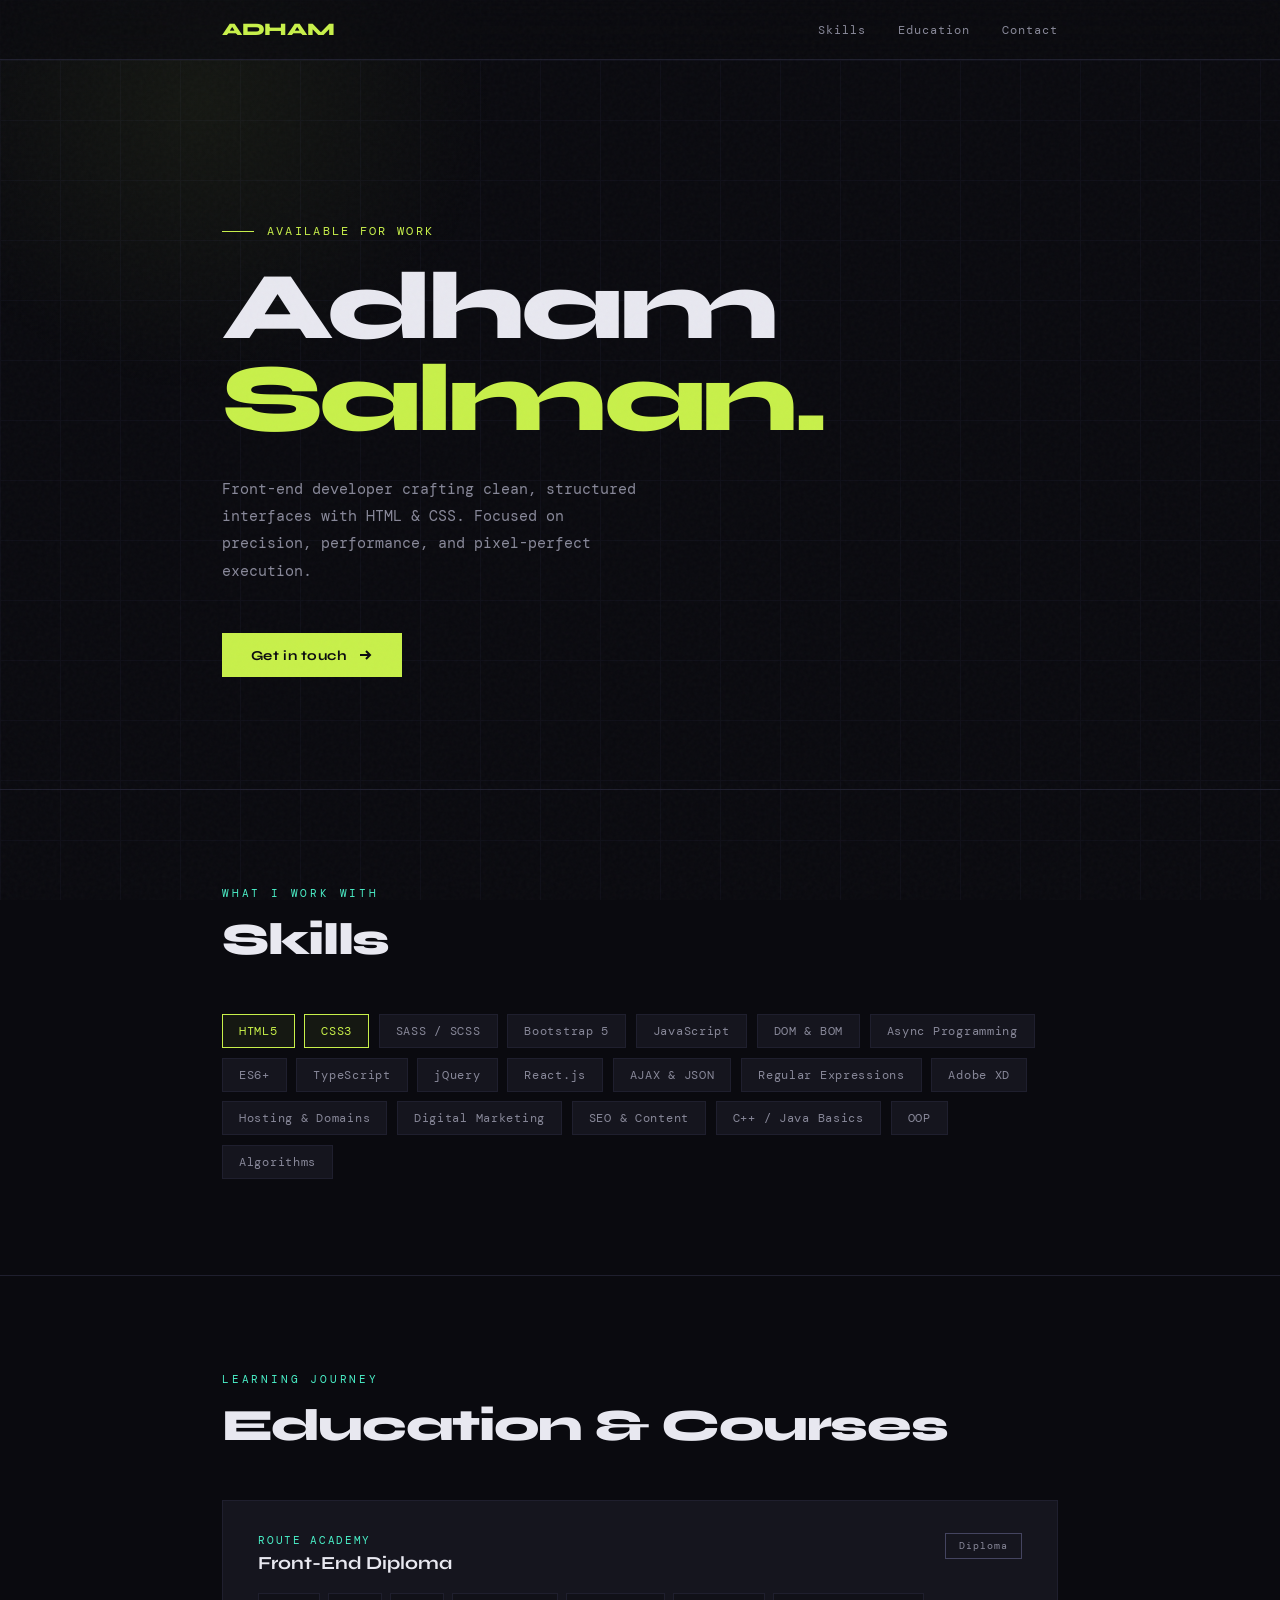
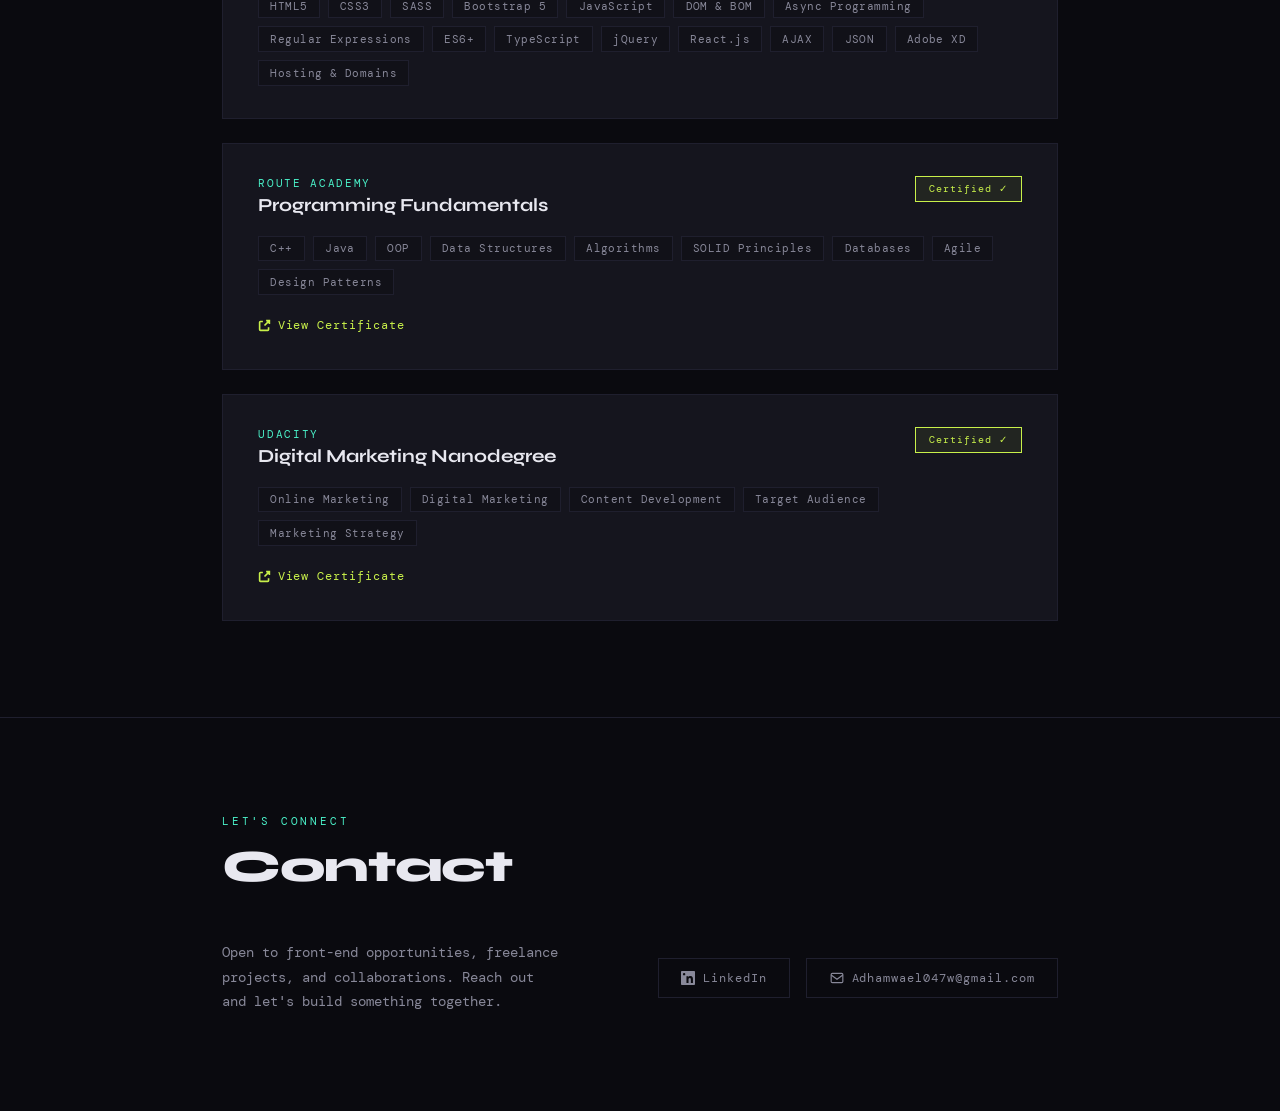
==== depi potfolio/index.html @ e4905a79 "depi portfolio initial commit" ====
<!DOCTYPE html>
<html lang="en">

<head>
  <meta charset="UTF-8" />
  <meta name="viewport" content="width=device-width, initial-scale=1.0" />
  <title>Adham Salman — Front-End Developer</title>
  <link rel="preconnect" href="https://fonts.googleapis.com">
  <link rel="preconnect" href="https://fonts.gstatic.com" crossorigin>
  <link
    href="https://fonts.googleapis.com/css2?family=Syne:wght@400;600;700;800&family=DM+Mono:ital,wght@0,300;0,400;1,300&display=swap"
    rel="stylesheet">
  <style>
    *,
    *::before,
    *::after {
      box-sizing: border-box;
      margin: 0;
      padding: 0;
    }

    :root {
      --bg: #0a0a0f;
      --surface: #111118;
      --card: #15151e;
      --border: #1f1f2e;
      --accent: #c8f04a;
      --accent2: #4af0c8;
      --muted: #444460;
      --text: #e8e8f0;
      --subtext: #888899;
      --font-head: 'Syne', sans-serif;
      --font-mono: 'DM Mono', monospace;
    }

    html {
      scroll-behavior: smooth;
    }

    body {
      background: var(--bg);
      color: var(--text);
      font-family: var(--font-mono);
      min-height: 100vh;
      overflow-x: hidden;
    }

    /* ── NOISE OVERLAY ── */
    body::before {
      content: '';
      position: fixed;
      inset: 0;
      background-image: url("data:image/svg+xml,%3Csvg viewBox='0 0 256 256' xmlns='http://www.w3.org/2000/svg'%3E%3Cfilter id='noise'%3E%3CfeTurbulence type='fractalNoise' baseFrequency='0.9' numOctaves='4' stitchTiles='stitch'/%3E%3C/filter%3E%3Crect width='100%25' height='100%25' filter='url(%23noise)' opacity='1'/%3E%3C/svg%3E");
      opacity: 0.03;
      pointer-events: none;
      z-index: 999;
    }

    /* ── GRID LINES ── */
    body::after {
      content: '';
      position: fixed;
      inset: 0;
      background-image:
        linear-gradient(var(--border) 1px, transparent 1px),
        linear-gradient(90deg, var(--border) 1px, transparent 1px);
      background-size: 60px 60px;
      opacity: 0.3;
      pointer-events: none;
      z-index: 0;
    }

    /* ── GLOW BLOB ── */
    .glow {
      position: fixed;
      width: 600px;
      height: 600px;
      border-radius: 50%;
      background: radial-gradient(circle, rgba(200, 240, 74, 0.06) 0%, transparent 70%);
      top: -200px;
      left: -100px;
      pointer-events: none;
      z-index: 1;
      animation: blobmove 12s ease-in-out infinite alternate;
    }

    @keyframes blobmove {
      to {
        transform: translate(200px, 300px);
      }
    }

    /* ── LAYOUT ── */
    .container {
      max-width: 900px;
      margin: 0 auto;
      padding: 0 2rem;
      position: relative;
      z-index: 2;
    }

    /* ── NAV ── */
    nav {
      position: fixed;
      top: 0;
      left: 0;
      right: 0;
      z-index: 100;
      backdrop-filter: blur(16px);
      background: rgba(10, 10, 15, 0.7);
      border-bottom: 1px solid var(--border);
    }

    nav .container {
      display: flex;
      align-items: center;
      justify-content: space-between;
      padding-top: 1.2rem;
      padding-bottom: 1.2rem;
    }

    .nav-logo {
      font-family: var(--font-head);
      font-weight: 800;
      font-size: 1.1rem;
      color: var(--accent);
      letter-spacing: -0.02em;
    }

    .nav-links {
      display: flex;
      gap: 2rem;
    }

    .nav-links a {
      font-family: var(--font-mono);
      font-size: 0.78rem;
      color: var(--subtext);
      text-decoration: none;
      letter-spacing: 0.08em;
      transition: color 0.2s;
    }

    .nav-links a:hover {
      color: var(--accent);
    }

    /* ── HERO ── */
    .hero {
      padding: 14rem 0 7rem;
      position: relative;
    }

    .hero-label {
      font-size: 0.72rem;
      letter-spacing: 0.2em;
      color: var(--accent);
      text-transform: uppercase;
      margin-bottom: 1.4rem;
      display: flex;
      align-items: center;
      gap: 0.8rem;
    }

    .hero-label::before {
      content: '';
      display: inline-block;
      width: 32px;
      height: 1px;
      background: var(--accent);
    }

    h1 {
      font-family: var(--font-head);
      font-size: clamp(3rem, 8vw, 6rem);
      font-weight: 800;
      line-height: 0.95;
      letter-spacing: -0.04em;
      margin-bottom: 2rem;
    }

    h1 span {
      color: var(--accent);
    }

    .hero-desc {
      font-size: 0.95rem;
      color: var(--subtext);
      max-width: 440px;
      line-height: 1.8;
      margin-bottom: 3rem;
    }

    .hero-cta {
      display: inline-flex;
      align-items: center;
      gap: 0.6rem;
      background: var(--accent);
      color: #0a0a0f;
      font-family: var(--font-head);
      font-weight: 700;
      font-size: 0.85rem;
      padding: 0.85rem 1.8rem;
      text-decoration: none;
      letter-spacing: 0.04em;
      transition: transform 0.2s, box-shadow 0.2s;
    }

    .hero-cta:hover {
      transform: translate(-3px, -3px);
      box-shadow: 6px 6px 0 var(--muted);
    }

    .hero-cta svg {
      width: 16px;
      height: 16px;
    }

    /* ── SECTION HEADER ── */
    .section {
      padding: 6rem 0;
    }

    .section-tag {
      font-size: 0.7rem;
      letter-spacing: 0.25em;
      color: var(--accent2);
      text-transform: uppercase;
      margin-bottom: 0.8rem;
    }

    .section-title {
      font-family: var(--font-head);
      font-size: clamp(1.8rem, 4vw, 2.8rem);
      font-weight: 800;
      letter-spacing: -0.03em;
      margin-bottom: 3rem;
    }

    /* ── SKILLS ── */
    .skills-grid {
      display: flex;
      flex-wrap: wrap;
      gap: 0.6rem;
    }

    .skill-chip {
      font-size: 0.75rem;
      letter-spacing: 0.06em;
      padding: 0.5rem 1rem;
      border: 1px solid var(--border);
      color: var(--subtext);
      background: var(--card);
      transition: border-color 0.2s, color 0.2s, transform 0.2s;
      cursor: default;
    }

    .skill-chip:hover {
      border-color: var(--accent);
      color: var(--accent);
      transform: translateY(-2px);
    }

    .skill-chip.primary {
      border-color: var(--accent);
      color: var(--accent);
      background: rgba(200, 240, 74, 0.06);
    }

    /* ── EDUCATION CARDS ── */
    .edu-list {
      display: flex;
      flex-direction: column;
      gap: 1.5rem;
    }

    .edu-card {
      background: var(--card);
      border: 1px solid var(--border);
      padding: 2rem 2.2rem;
      position: relative;
      overflow: hidden;
      transition: border-color 0.3s, transform 0.3s;
    }

    .edu-card::before {
      content: '';
      position: absolute;
      left: 0;
      top: 0;
      bottom: 0;
      width: 3px;
      background: var(--accent);
      transform: scaleY(0);
      transform-origin: bottom;
      transition: transform 0.3s;
    }

    .edu-card:hover {
      border-color: var(--accent);
      transform: translateX(4px);
    }

    .edu-card:hover::before {
      transform: scaleY(1);
    }

    .edu-card-header {
      display: flex;
      justify-content: space-between;
      align-items: flex-start;
      gap: 1rem;
      margin-bottom: 1.2rem;
      flex-wrap: wrap;
    }

    .edu-institution {
      font-size: 0.7rem;
      letter-spacing: 0.15em;
      color: var(--accent2);
      text-transform: uppercase;
      margin-bottom: 0.3rem;
    }

    .edu-title {
      font-family: var(--font-head);
      font-size: 1.15rem;
      font-weight: 700;
      color: var(--text);
    }

    .edu-badge {
      font-size: 0.65rem;
      letter-spacing: 0.1em;
      padding: 0.35rem 0.8rem;
      border: 1px solid var(--muted);
      color: var(--subtext);
      white-space: nowrap;
      flex-shrink: 0;
    }

    .edu-badge.certified {
      border-color: var(--accent);
      color: var(--accent);
      background: rgba(200, 240, 74, 0.07);
    }

    .edu-topics {
      display: flex;
      flex-wrap: wrap;
      gap: 0.5rem;
    }

    .edu-topic {
      font-size: 0.7rem;
      padding: 0.3rem 0.7rem;
      background: var(--surface);
      border: 1px solid var(--border);
      color: var(--subtext);
      letter-spacing: 0.04em;
    }

    .cert-link {
      display: inline-flex;
      align-items: center;
      gap: 0.4rem;
      margin-top: 1.4rem;
      font-size: 0.75rem;
      color: var(--accent);
      text-decoration: none;
      letter-spacing: 0.08em;
      border-bottom: 1px solid transparent;
      transition: border-color 0.2s;
    }

    .cert-link:hover {
      border-color: var(--accent);
    }

    .cert-link svg {
      width: 13px;
      height: 13px;
    }

    /* ── DIVIDER ── */
    .divider {
      border: none;
      border-top: 1px solid var(--border);
      margin: 0;
    }

    /* ── CONTACT ── */
    .contact-inner {
      display: flex;
      align-items: center;
      justify-content: space-between;
      gap: 2rem;
      flex-wrap: wrap;
    }

    .contact-text {
      font-size: 0.85rem;
      color: var(--subtext);
      max-width: 340px;
      line-height: 1.8;
    }

    .contact-links {
      display: flex;
      gap: 1rem;
      flex-wrap: wrap;
    }

    .contact-link {
      display: inline-flex;
      align-items: center;
      gap: 0.5rem;
      font-size: 0.75rem;
      letter-spacing: 0.08em;
      padding: 0.7rem 1.4rem;
      text-decoration: none;
      border: 1px solid var(--border);
      color: var(--subtext);
      transition: border-color 0.2s, color 0.2s, transform 0.2s;
    }

    .contact-link:hover {
      border-color: var(--accent);
      color: var(--accent);
      transform: translateY(-2px);
    }

    .contact-link svg {
      width: 14px;
      height: 14px;
    }

    /* ── FOOTER ── */
    footer {
      border-top: 1px solid var(--border);
      padding: 2rem 0;
      position: relative;
      z-index: 2;
    }

    footer .container {
      display: flex;
      justify-content: space-between;
      align-items: center;
      flex-wrap: wrap;
      gap: 1rem;
    }

    .footer-copy {
      font-size: 0.7rem;
      color: var(--muted);
      letter-spacing: 0.06em;
    }

    .footer-tag {
      font-size: 0.7rem;
      color: var(--muted);
      letter-spacing: 0.06em;
    }

    .footer-tag span {
      color: var(--accent);
    }

    /* ── ANIMATIONS ── */
    .fade-up {
      opacity: 0;
      transform: translateY(28px);
      animation: fadeup 0.7s forwards;
    }

    @keyframes fadeup {
      to {
        opacity: 1;
        transform: translateY(0);
      }
    }

    .delay-1 {
      animation-delay: 0.1s;
    }

    .delay-2 {
      animation-delay: 0.2s;
    }

    .delay-3 {
      animation-delay: 0.35s;
    }

    .delay-4 {
      animation-delay: 0.5s;
    }

    /* ── RESPONSIVE ── */
    @media (max-width: 600px) {
      .nav-links {
        gap: 1.2rem;
      }

      .hero {
        padding: 11rem 0 5rem;
      }

      .edu-card {
        padding: 1.5rem 1.4rem;
      }

      .contact-inner {
        flex-direction: column;
        align-items: flex-start;
      }
    }
  </style>
</head>

<body>

  <div class="glow"></div>

  <!-- NAV -->
  <nav>
    <div class="container">
      <div class="nav-logo">ADHAM</div>
      <div class="nav-links">
        <a href="#skills">Skills</a>
        <a href="#education">Education</a>
        <a href="#contact">Contact</a>
      </div>
    </div>
  </nav>

  <!-- HERO -->
  <section class="hero">
    <div class="container">
      <div class="hero-label fade-up">Available for work</div>
      <h1 class="fade-up delay-1">Adham<br><span>Salman.</span></h1>
      <p class="hero-desc fade-up delay-2">
        Front-end developer crafting clean, structured interfaces with HTML &amp; CSS.
        Focused on precision, performance, and pixel-perfect execution.
      </p>
      <a href="#contact" class="hero-cta fade-up delay-3">
        Get in touch
        <svg viewBox="0 0 16 16" fill="none" stroke="currentColor" stroke-width="2">
          <path d="M3 8h10M9 4l4 4-4 4" />
        </svg>
      </a>
    </div>
  </section>

  <hr class="divider">

  <!-- SKILLS -->
  <section class="section" id="skills">
    <div class="container">
      <p class="section-tag">What I work with</p>
      <h2 class="section-title">Skills</h2>
      <div class="skills-grid">
        <span class="skill-chip primary">HTML5</span>
        <span class="skill-chip primary">CSS3</span>
        <span class="skill-chip">SASS / SCSS</span>
        <span class="skill-chip">Bootstrap 5</span>
        <span class="skill-chip">JavaScript</span>
        <span class="skill-chip">DOM &amp; BOM</span>
        <span class="skill-chip">Async Programming</span>
        <span class="skill-chip">ES6+</span>
        <span class="skill-chip">TypeScript</span>
        <span class="skill-chip">jQuery</span>
        <span class="skill-chip">React.js</span>
        <span class="skill-chip">AJAX &amp; JSON</span>
        <span class="skill-chip">Regular Expressions</span>
        <span class="skill-chip">Adobe XD</span>
        <span class="skill-chip">Hosting &amp; Domains</span>
        <span class="skill-chip">Digital Marketing</span>
        <span class="skill-chip">SEO &amp; Content</span>
        <span class="skill-chip">C++ / Java Basics</span>
        <span class="skill-chip">OOP</span>
        <span class="skill-chip">Algorithms</span>
      </div>
    </div>
  </section>

  <hr class="divider">

  <!-- EDUCATION -->
  <section class="section" id="education">
    <div class="container">
      <p class="section-tag">Learning journey</p>
      <h2 class="section-title">Education &amp; Courses</h2>

      <div class="edu-list">

        <!-- Card 1 -->
        <div class="edu-card">
          <div class="edu-card-header">
            <div>
              <p class="edu-institution">Route Academy</p>
              <p class="edu-title">Front-End Diploma</p>
            </div>
            <span class="edu-badge">Diploma</span>
          </div>
          <div class="edu-topics">
            <span class="edu-topic">HTML5</span>
            <span class="edu-topic">CSS3</span>
            <span class="edu-topic">SASS</span>
            <span class="edu-topic">Bootstrap 5</span>
            <span class="edu-topic">JavaScript</span>
            <span class="edu-topic">DOM &amp; BOM</span>
            <span class="edu-topic">Async Programming</span>
            <span class="edu-topic">Regular Expressions</span>
            <span class="edu-topic">ES6+</span>
            <span class="edu-topic">TypeScript</span>
            <span class="edu-topic">jQuery</span>
            <span class="edu-topic">React.js</span>
            <span class="edu-topic">AJAX</span>
            <span class="edu-topic">JSON</span>
            <span class="edu-topic">Adobe XD</span>
            <span class="edu-topic">Hosting &amp; Domains</span>
          </div>
        </div>

        <!-- Card 2 -->
        <div class="edu-card">
          <div class="edu-card-header">
            <div>
              <p class="edu-institution">Route Academy</p>
              <p class="edu-title">Programming Fundamentals</p>
            </div>
            <span class="edu-badge certified">Certified ✓</span>
          </div>
          <div class="edu-topics">
            <span class="edu-topic">C++</span>
            <span class="edu-topic">Java</span>
            <span class="edu-topic">OOP</span>
            <span class="edu-topic">Data Structures</span>
            <span class="edu-topic">Algorithms</span>
            <span class="edu-topic">SOLID Principles</span>
            <span class="edu-topic">Databases</span>
            <span class="edu-topic">Agile</span>
            <span class="edu-topic">Design Patterns</span>
          </div>
           <a class="cert-link" href="https://www.linkedin.com/in/adhamsalman" target="_blank" rel="noopener">
            <svg viewBox="0 0 16 16" fill="none" stroke="currentColor" stroke-width="2">
              <path d="M6 3H3a1 1 0 00-1 1v9a1 1 0 001 1h9a1 1 0 001-1v-3M10 2h4v4M14 2L8 8" />
            </svg>
            View Certificate
          </a>
        </div>

        <!-- Card 3 -->
        <div class="edu-card">
          <div class="edu-card-header">
            <div>
              <p class="edu-institution">Udacity</p>
              <p class="edu-title">Digital Marketing Nanodegree</p>
            </div>
            <span class="edu-badge certified">Certified ✓</span>
          </div>
          <div class="edu-topics">
            <span class="edu-topic">Online Marketing</span>
            <span class="edu-topic">Digital Marketing</span>
            <span class="edu-topic">Content Development</span>
            <span class="edu-topic">Target Audience</span>
            <span class="edu-topic">Marketing Strategy</span>
          </div>
          <a class="cert-link" href="https://confirm.udacity.com/CMLGH5AG" target="_blank" rel="noopener">
            <svg viewBox="0 0 16 16" fill="none" stroke="currentColor" stroke-width="2">
              <path d="M6 3H3a1 1 0 00-1 1v9a1 1 0 001 1h9a1 1 0 001-1v-3M10 2h4v4M14 2L8 8" />
            </svg>
            View Certificate
          </a>
        </div>

      </div>
    </div>
  </section>

  <hr class="divider">

  <!-- CONTACT -->
  <section class="section" id="contact">
    <div class="container">
      <p class="section-tag">Let's connect</p>
      <h2 class="section-title">Contact</h2>
      <div class="contact-inner">
        <p class="contact-text">
          Open to front-end opportunities, freelance projects, and collaborations.
          Reach out and let's build something together.
        </p>
        <div class="contact-links">
          <a class="contact-link" href="https://www.linkedin.com/in/adhamsalman/" target="_blank" rel="noopener">
            <svg viewBox="0 0 24 24" fill="currentColor">
              <path
                d="M20.45 20.45h-3.56v-5.57c0-1.33-.03-3.04-1.85-3.04-1.85 0-2.13 1.45-2.13 2.94v5.67H9.35V9h3.41v1.56h.05c.48-.91 1.64-1.87 3.37-1.87 3.6 0 4.27 2.37 4.27 5.45v6.31zM5.34 7.43a2.07 2.07 0 110-4.14 2.07 2.07 0 010 4.14zM3.55 20.45h3.57V9H3.55v11.45zM22.23 0H1.77C.79 0 0 .77 0 1.72v20.56C0 23.23.79 24 1.77 24h20.46C23.21 24 24 23.23 24 22.28V1.72C24 .77 23.21 0 22.23 0z" />
            </svg>
            LinkedIn
          </a>
          <a class="contact-link" href="mailto:Adhamwael047w@gmail.com">
            <svg viewBox="0 0 24 24" fill="none" stroke="currentColor" stroke-width="2">
              <rect x="2" y="4" width="20" height="16" rx="2" />
              <path d="M2 7l10 7 10-7" />
            </svg>
            Adhamwael047w@gmail.com
          </a>
        </div>
      </div>
    </div>
  </section>


</body>

</html>
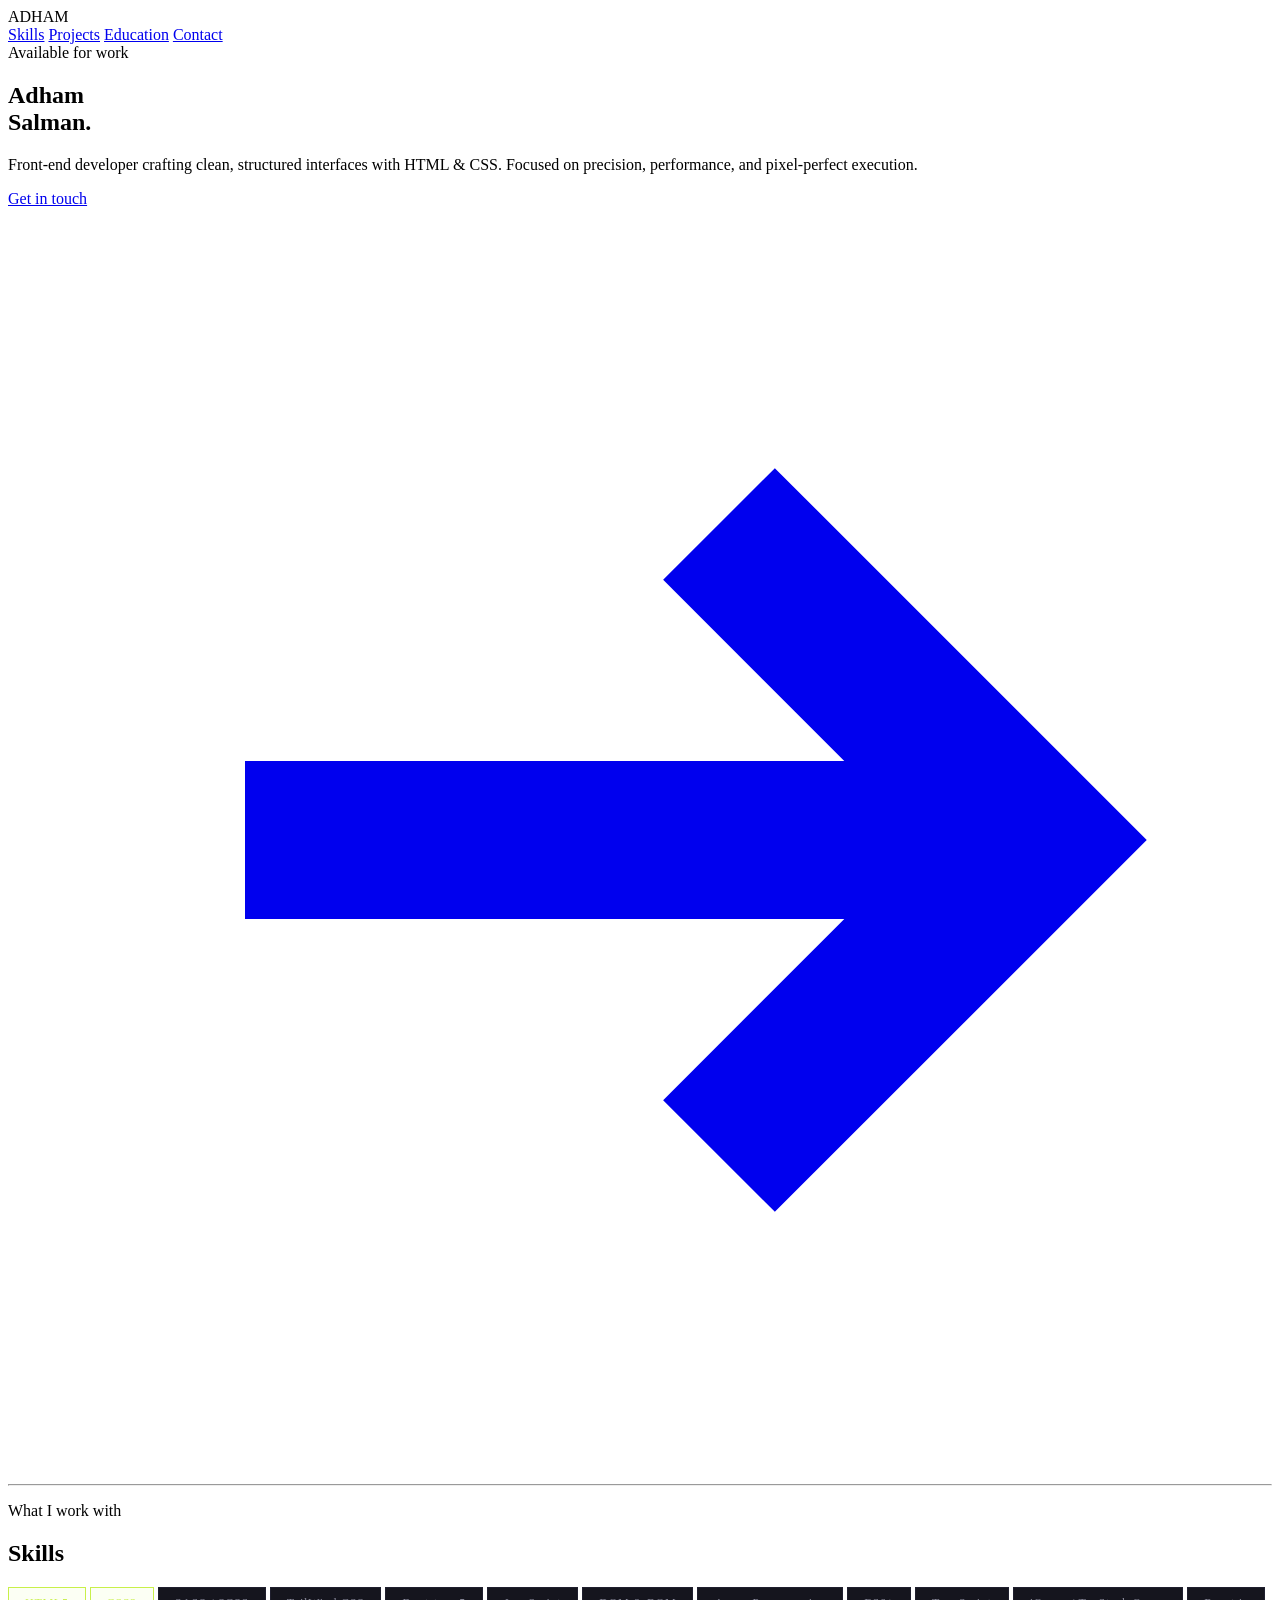
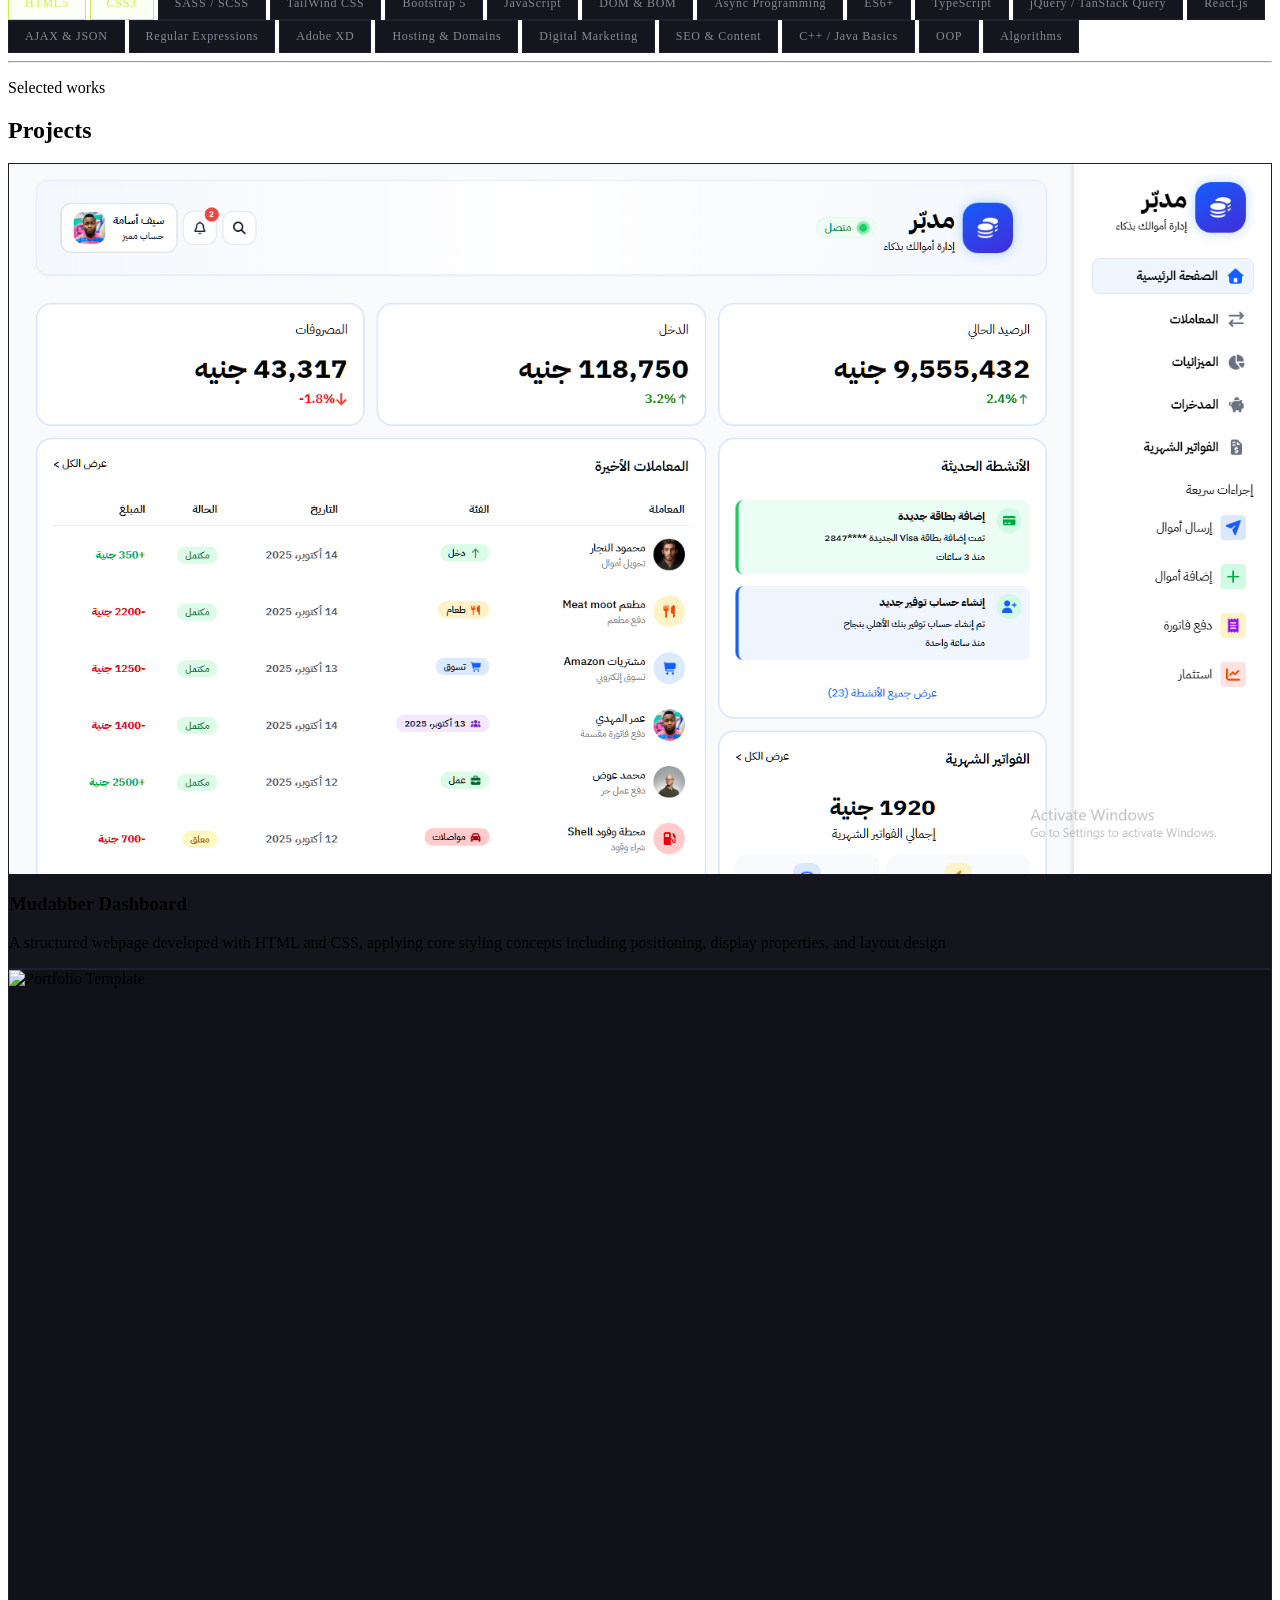
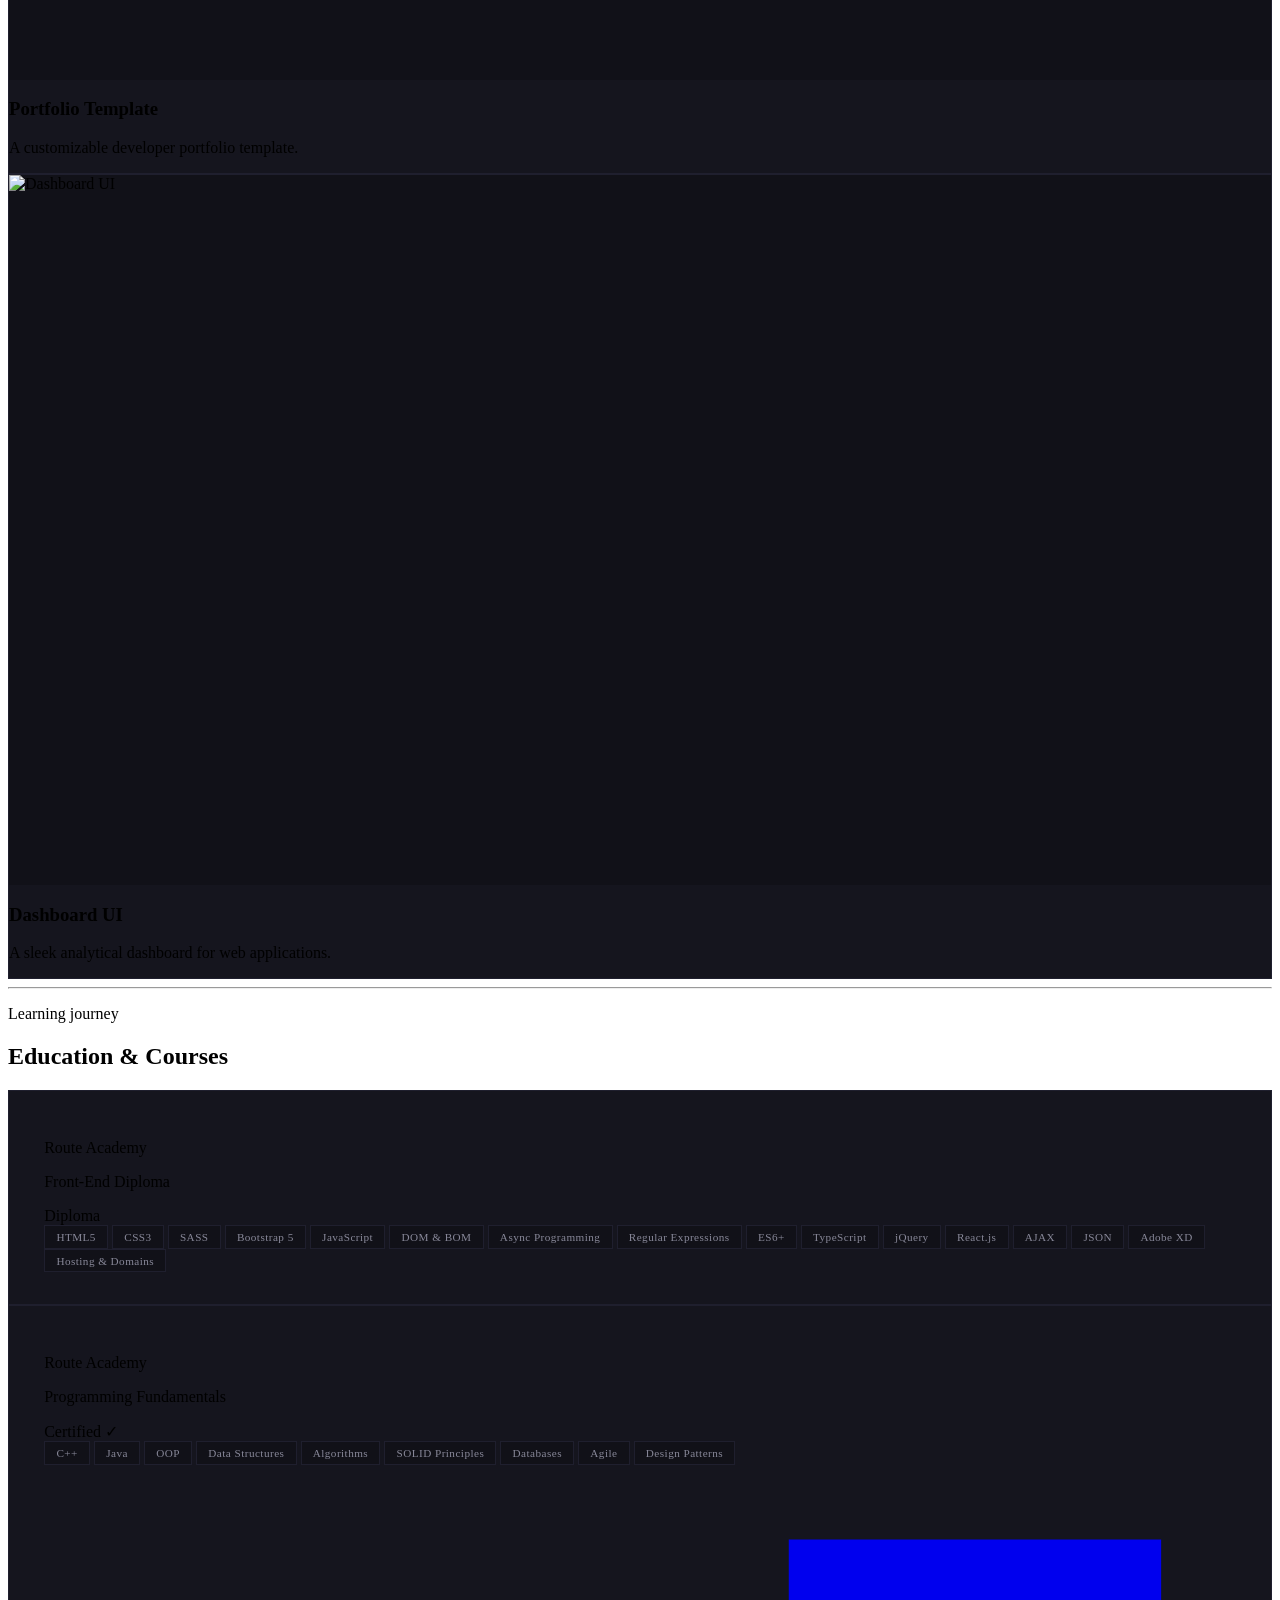
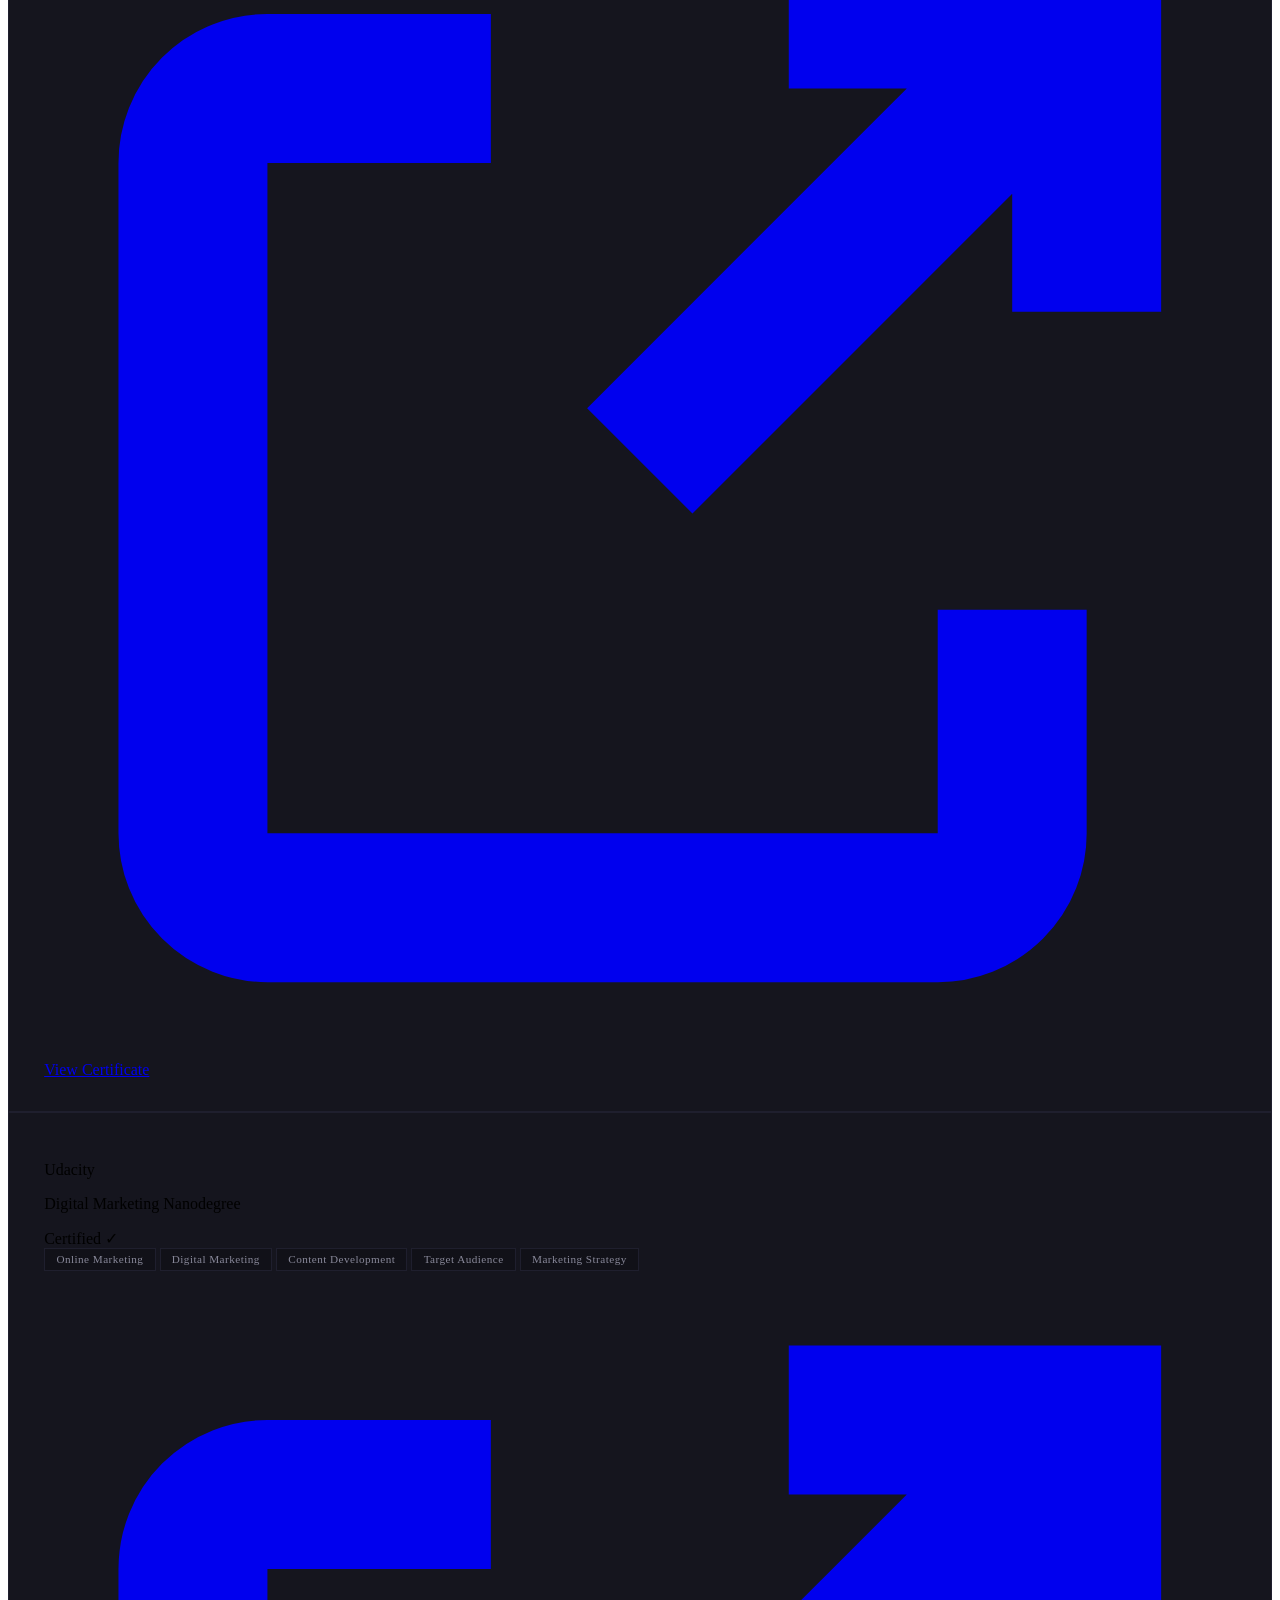
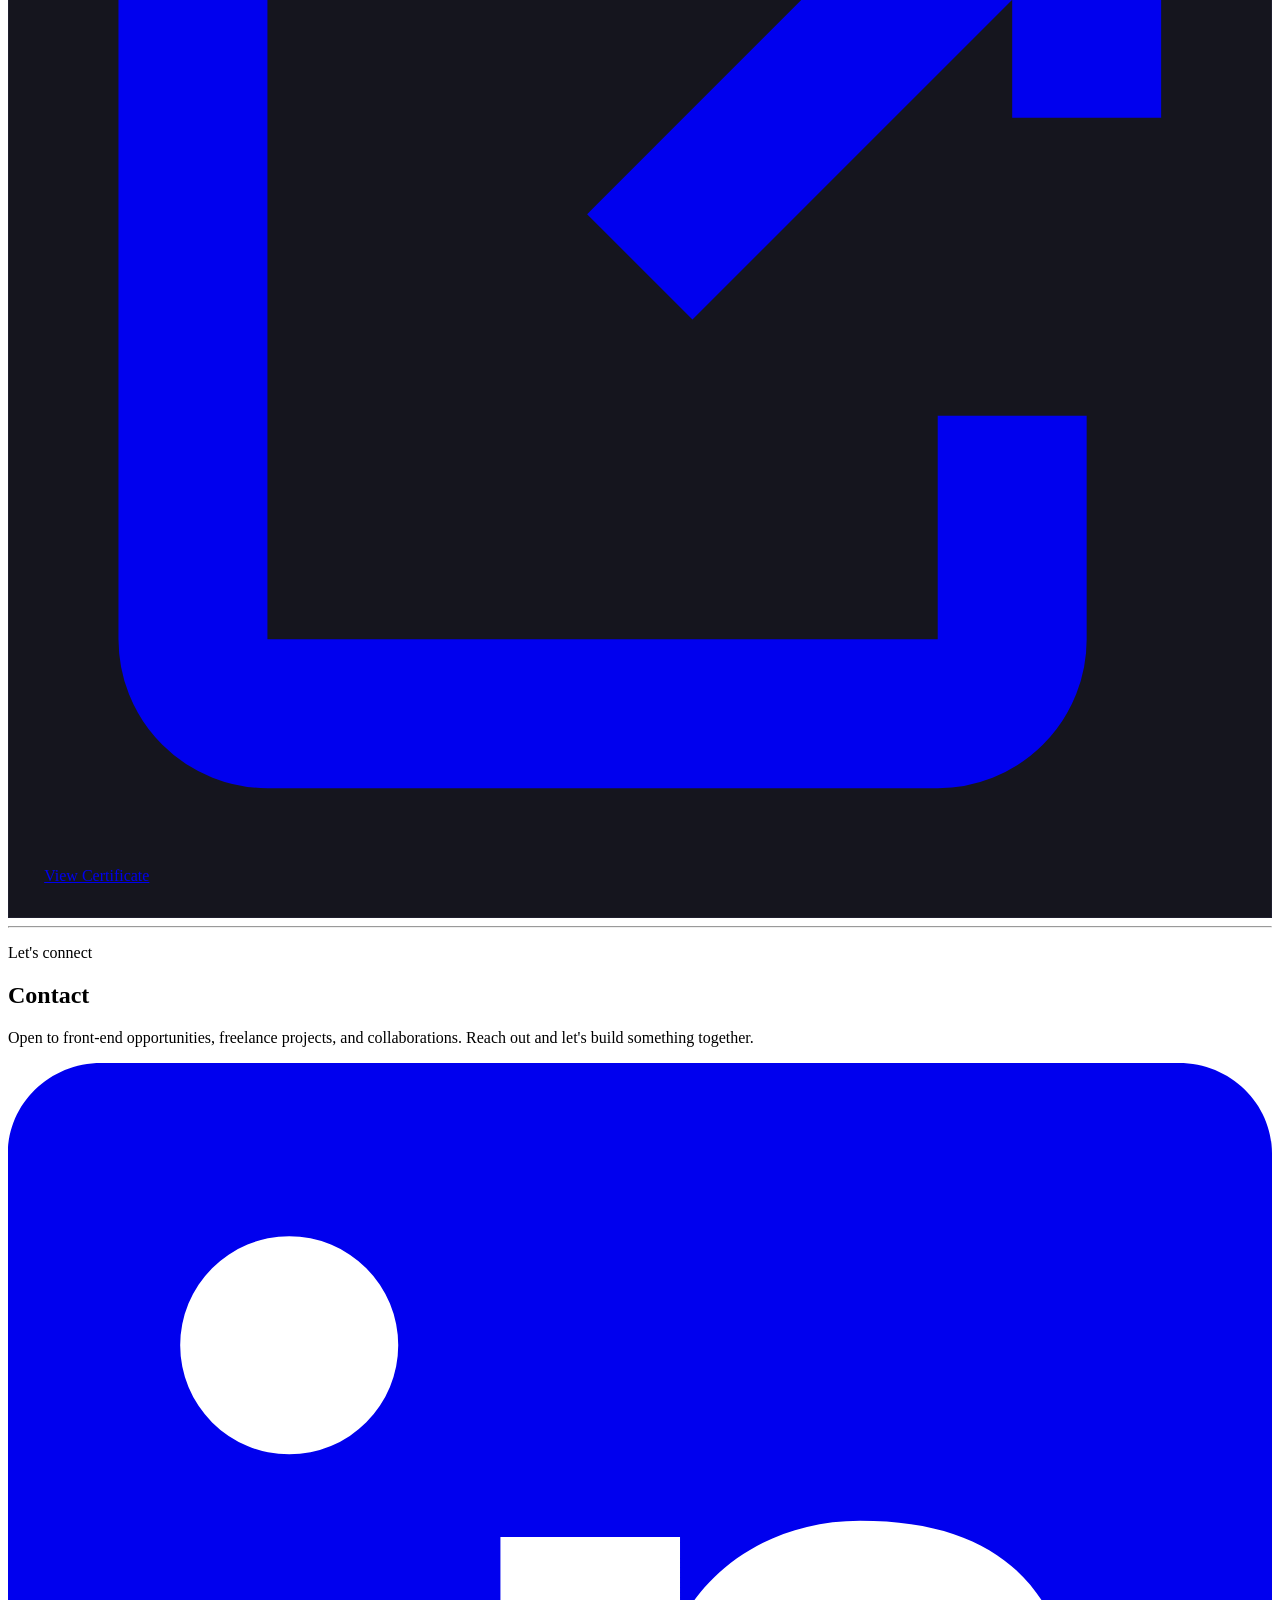
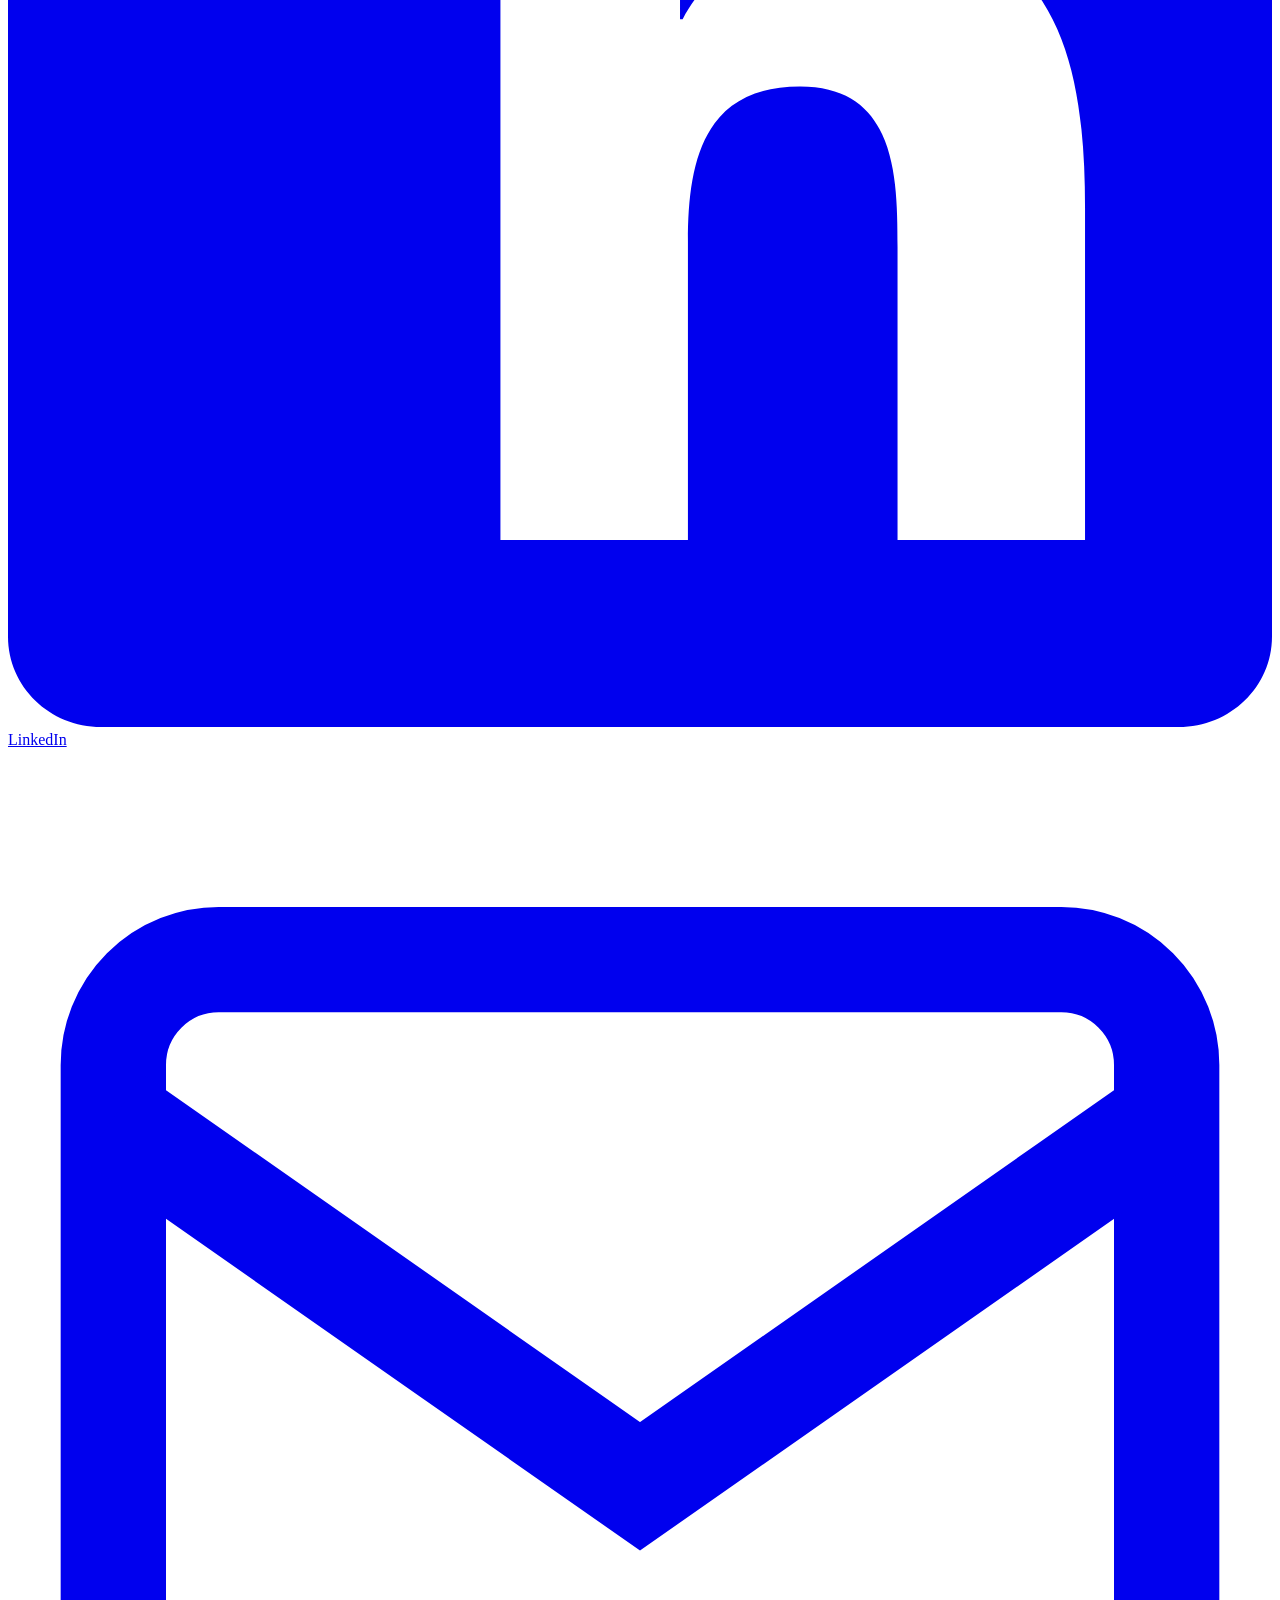
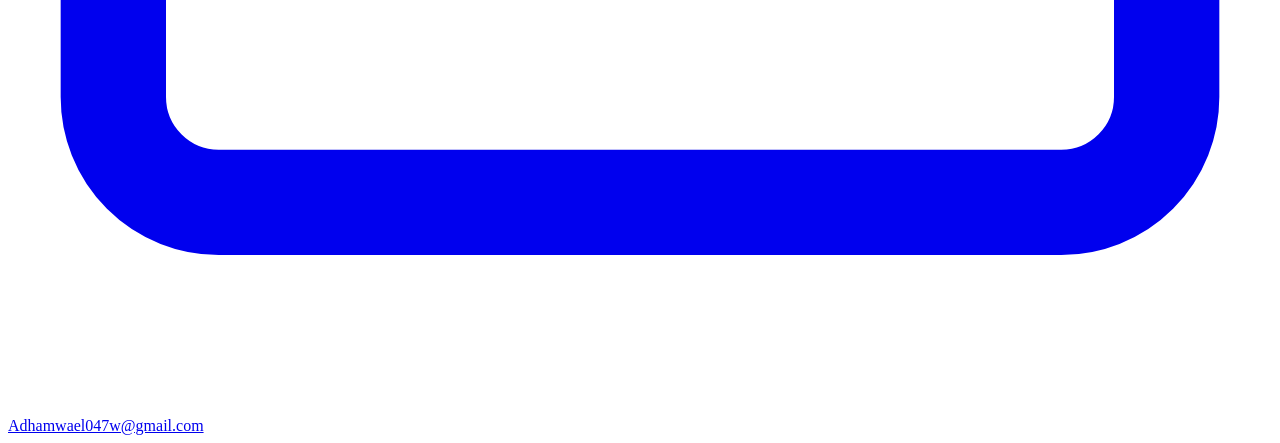
==== commit 3519b83c: "Add portfolio project" ====
--- a/depi potfolio/index.html
+++ b/depi potfolio/index.html
@@ -1,576 +1,132 @@
 <!DOCTYPE html>
-<html lang="en">
+<html lang="en" class="scroll-smooth">
 
 <head>
   <meta charset="UTF-8" />
   <meta name="viewport" content="width=device-width, initial-scale=1.0" />
   <title>Adham Salman — Front-End Developer</title>
+  <link rel="stylesheet" href="./style.css">
   <link rel="preconnect" href="https://fonts.googleapis.com">
   <link rel="preconnect" href="https://fonts.gstatic.com" crossorigin>
   <link
     href="https://fonts.googleapis.com/css2?family=Syne:wght@400;600;700;800&family=DM+Mono:ital,wght@0,300;0,400;1,300&display=swap"
     rel="stylesheet">
-  <style>
-    *,
-    *::before,
-    *::after {
-      box-sizing: border-box;
-      margin: 0;
-      padding: 0;
-    }
-
-    :root {
-      --bg: #0a0a0f;
-      --surface: #111118;
-      --card: #15151e;
-      --border: #1f1f2e;
-      --accent: #c8f04a;
-      --accent2: #4af0c8;
-      --muted: #444460;
-      --text: #e8e8f0;
-      --subtext: #888899;
-      --font-head: 'Syne', sans-serif;
-      --font-mono: 'DM Mono', monospace;
-    }
-
-    html {
-      scroll-behavior: smooth;
-    }
-
-    body {
-      background: var(--bg);
-      color: var(--text);
-      font-family: var(--font-mono);
-      min-height: 100vh;
-      overflow-x: hidden;
-    }
-
-    /* ── NOISE OVERLAY ── */
-    body::before {
-      content: '';
-      position: fixed;
-      inset: 0;
-      background-image: url("data:image/svg+xml,%3Csvg viewBox='0 0 256 256' xmlns='http://www.w3.org/2000/svg'%3E%3Cfilter id='noise'%3E%3CfeTurbulence type='fractalNoise' baseFrequency='0.9' numOctaves='4' stitchTiles='stitch'/%3E%3C/filter%3E%3Crect width='100%25' height='100%25' filter='url(%23noise)' opacity='1'/%3E%3C/svg%3E");
-      opacity: 0.03;
-      pointer-events: none;
-      z-index: 999;
-    }
-
-    /* ── GRID LINES ── */
-    body::after {
-      content: '';
-      position: fixed;
-      inset: 0;
-      background-image:
-        linear-gradient(var(--border) 1px, transparent 1px),
-        linear-gradient(90deg, var(--border) 1px, transparent 1px);
-      background-size: 60px 60px;
-      opacity: 0.3;
-      pointer-events: none;
-      z-index: 0;
-    }
-
-    /* ── GLOW BLOB ── */
-    .glow {
-      position: fixed;
-      width: 600px;
-      height: 600px;
-      border-radius: 50%;
-      background: radial-gradient(circle, rgba(200, 240, 74, 0.06) 0%, transparent 70%);
-      top: -200px;
-      left: -100px;
-      pointer-events: none;
-      z-index: 1;
-      animation: blobmove 12s ease-in-out infinite alternate;
-    }
-
-    @keyframes blobmove {
-      to {
-        transform: translate(200px, 300px);
+  <script src="https://cdn.tailwindcss.com"></script>
+  <script>
+    tailwind.config = {
+      theme: {
+        extend: {
+          colors: {
+            bg: '#0a0a0f',
+            surface: '#111118',
+            card: '#15151e',
+            border: '#1f1f2e',
+            accent: '#c8f04a',
+            accent2: '#4af0c8',
+            muted: '#444460',
+            text: '#e8e8f0',
+            subtext: '#888899',
+          },
+          fontFamily: {
+            head: ['Syne', 'sans-serif'],
+            mono: ['DM Mono', 'monospace'],
+          },
+          animation: {
+            blobmove: 'blobmove 12s ease-in-out infinite alternate',
+            fadeup: 'fadeup 0.7s forwards',
+          },
+          keyframes: {
+            blobmove: {
+              to: { transform: 'translate(200px, 300px)' }
+            },
+            fadeup: {
+              '0%': { opacity: '0', transform: 'translateY(28px)' },
+              '100%': { opacity: '1', transform: 'translateY(0)' }
+            }
+          }
+        }
       }
     }
-
-    /* ── LAYOUT ── */
-    .container {
-      max-width: 900px;
-      margin: 0 auto;
-      padding: 0 2rem;
-      position: relative;
-      z-index: 2;
-    }
-
-    /* ── NAV ── */
-    nav {
-      position: fixed;
-      top: 0;
-      left: 0;
-      right: 0;
-      z-index: 100;
-      backdrop-filter: blur(16px);
-      background: rgba(10, 10, 15, 0.7);
-      border-bottom: 1px solid var(--border);
-    }
-
-    nav .container {
-      display: flex;
-      align-items: center;
-      justify-content: space-between;
-      padding-top: 1.2rem;
-      padding-bottom: 1.2rem;
-    }
-
-    .nav-logo {
-      font-family: var(--font-head);
-      font-weight: 800;
-      font-size: 1.1rem;
-      color: var(--accent);
-      letter-spacing: -0.02em;
-    }
-
-    .nav-links {
-      display: flex;
-      gap: 2rem;
-    }
-
-    .nav-links a {
-      font-family: var(--font-mono);
-      font-size: 0.78rem;
-      color: var(--subtext);
-      text-decoration: none;
-      letter-spacing: 0.08em;
-      transition: color 0.2s;
-    }
-
-    .nav-links a:hover {
-      color: var(--accent);
-    }
-
-    /* ── HERO ── */
-    .hero {
-      padding: 14rem 0 7rem;
-      position: relative;
-    }
-
-    .hero-label {
-      font-size: 0.72rem;
-      letter-spacing: 0.2em;
-      color: var(--accent);
-      text-transform: uppercase;
-      margin-bottom: 1.4rem;
-      display: flex;
-      align-items: center;
-      gap: 0.8rem;
-    }
-
-    .hero-label::before {
-      content: '';
-      display: inline-block;
-      width: 32px;
-      height: 1px;
-      background: var(--accent);
-    }
-
-    h1 {
-      font-family: var(--font-head);
-      font-size: clamp(3rem, 8vw, 6rem);
-      font-weight: 800;
-      line-height: 0.95;
-      letter-spacing: -0.04em;
-      margin-bottom: 2rem;
-    }
-
-    h1 span {
-      color: var(--accent);
-    }
-
-    .hero-desc {
-      font-size: 0.95rem;
-      color: var(--subtext);
-      max-width: 440px;
-      line-height: 1.8;
-      margin-bottom: 3rem;
-    }
-
-    .hero-cta {
-      display: inline-flex;
-      align-items: center;
-      gap: 0.6rem;
-      background: var(--accent);
-      color: #0a0a0f;
-      font-family: var(--font-head);
-      font-weight: 700;
-      font-size: 0.85rem;
-      padding: 0.85rem 1.8rem;
-      text-decoration: none;
-      letter-spacing: 0.04em;
-      transition: transform 0.2s, box-shadow 0.2s;
-    }
-
-    .hero-cta:hover {
-      transform: translate(-3px, -3px);
-      box-shadow: 6px 6px 0 var(--muted);
-    }
-
-    .hero-cta svg {
-      width: 16px;
-      height: 16px;
-    }
-
-    /* ── SECTION HEADER ── */
-    .section {
-      padding: 6rem 0;
-    }
-
-    .section-tag {
-      font-size: 0.7rem;
-      letter-spacing: 0.25em;
-      color: var(--accent2);
-      text-transform: uppercase;
-      margin-bottom: 0.8rem;
-    }
-
-    .section-title {
-      font-family: var(--font-head);
-      font-size: clamp(1.8rem, 4vw, 2.8rem);
-      font-weight: 800;
-      letter-spacing: -0.03em;
-      margin-bottom: 3rem;
-    }
-
-    /* ── SKILLS ── */
-    .skills-grid {
-      display: flex;
-      flex-wrap: wrap;
-      gap: 0.6rem;
-    }
-
-    .skill-chip {
-      font-size: 0.75rem;
-      letter-spacing: 0.06em;
-      padding: 0.5rem 1rem;
-      border: 1px solid var(--border);
-      color: var(--subtext);
-      background: var(--card);
-      transition: border-color 0.2s, color 0.2s, transform 0.2s;
-      cursor: default;
-    }
-
-    .skill-chip:hover {
-      border-color: var(--accent);
-      color: var(--accent);
-      transform: translateY(-2px);
-    }
-
-    .skill-chip.primary {
-      border-color: var(--accent);
-      color: var(--accent);
-      background: rgba(200, 240, 74, 0.06);
-    }
-
-    /* ── EDUCATION CARDS ── */
-    .edu-list {
-      display: flex;
-      flex-direction: column;
-      gap: 1.5rem;
-    }
-
-    .edu-card {
-      background: var(--card);
-      border: 1px solid var(--border);
-      padding: 2rem 2.2rem;
-      position: relative;
-      overflow: hidden;
-      transition: border-color 0.3s, transform 0.3s;
-    }
-
-    .edu-card::before {
-      content: '';
-      position: absolute;
-      left: 0;
-      top: 0;
-      bottom: 0;
-      width: 3px;
-      background: var(--accent);
-      transform: scaleY(0);
-      transform-origin: bottom;
-      transition: transform 0.3s;
-    }
-
-    .edu-card:hover {
-      border-color: var(--accent);
-      transform: translateX(4px);
-    }
-
-    .edu-card:hover::before {
-      transform: scaleY(1);
-    }
-
-    .edu-card-header {
-      display: flex;
-      justify-content: space-between;
-      align-items: flex-start;
-      gap: 1rem;
-      margin-bottom: 1.2rem;
-      flex-wrap: wrap;
-    }
-
-    .edu-institution {
-      font-size: 0.7rem;
-      letter-spacing: 0.15em;
-      color: var(--accent2);
-      text-transform: uppercase;
-      margin-bottom: 0.3rem;
-    }
-
-    .edu-title {
-      font-family: var(--font-head);
-      font-size: 1.15rem;
-      font-weight: 700;
-      color: var(--text);
-    }
-
-    .edu-badge {
-      font-size: 0.65rem;
-      letter-spacing: 0.1em;
-      padding: 0.35rem 0.8rem;
-      border: 1px solid var(--muted);
-      color: var(--subtext);
-      white-space: nowrap;
-      flex-shrink: 0;
-    }
-
-    .edu-badge.certified {
-      border-color: var(--accent);
-      color: var(--accent);
-      background: rgba(200, 240, 74, 0.07);
-    }
-
-    .edu-topics {
-      display: flex;
-      flex-wrap: wrap;
-      gap: 0.5rem;
-    }
-
-    .edu-topic {
-      font-size: 0.7rem;
-      padding: 0.3rem 0.7rem;
-      background: var(--surface);
-      border: 1px solid var(--border);
-      color: var(--subtext);
-      letter-spacing: 0.04em;
-    }
-
-    .cert-link {
-      display: inline-flex;
-      align-items: center;
-      gap: 0.4rem;
-      margin-top: 1.4rem;
-      font-size: 0.75rem;
-      color: var(--accent);
-      text-decoration: none;
-      letter-spacing: 0.08em;
-      border-bottom: 1px solid transparent;
-      transition: border-color 0.2s;
-    }
-
-    .cert-link:hover {
-      border-color: var(--accent);
-    }
-
-    .cert-link svg {
-      width: 13px;
-      height: 13px;
-    }
-
-    /* ── DIVIDER ── */
-    .divider {
-      border: none;
-      border-top: 1px solid var(--border);
-      margin: 0;
-    }
-
-    /* ── CONTACT ── */
-    .contact-inner {
-      display: flex;
-      align-items: center;
-      justify-content: space-between;
-      gap: 2rem;
-      flex-wrap: wrap;
-    }
-
-    .contact-text {
-      font-size: 0.85rem;
-      color: var(--subtext);
-      max-width: 340px;
-      line-height: 1.8;
-    }
-
-    .contact-links {
-      display: flex;
-      gap: 1rem;
-      flex-wrap: wrap;
-    }
-
-    .contact-link {
-      display: inline-flex;
-      align-items: center;
-      gap: 0.5rem;
-      font-size: 0.75rem;
-      letter-spacing: 0.08em;
-      padding: 0.7rem 1.4rem;
-      text-decoration: none;
-      border: 1px solid var(--border);
-      color: var(--subtext);
-      transition: border-color 0.2s, color 0.2s, transform 0.2s;
-    }
-
-    .contact-link:hover {
-      border-color: var(--accent);
-      color: var(--accent);
-      transform: translateY(-2px);
-    }
-
-    .contact-link svg {
-      width: 14px;
-      height: 14px;
-    }
-
-    /* ── FOOTER ── */
-    footer {
-      border-top: 1px solid var(--border);
-      padding: 2rem 0;
-      position: relative;
-      z-index: 2;
-    }
-
-    footer .container {
-      display: flex;
-      justify-content: space-between;
-      align-items: center;
-      flex-wrap: wrap;
-      gap: 1rem;
-    }
-
-    .footer-copy {
-      font-size: 0.7rem;
-      color: var(--muted);
-      letter-spacing: 0.06em;
-    }
-
-    .footer-tag {
-      font-size: 0.7rem;
-      color: var(--muted);
-      letter-spacing: 0.06em;
-    }
-
-    .footer-tag span {
-      color: var(--accent);
-    }
-
-    /* ── ANIMATIONS ── */
-    .fade-up {
-      opacity: 0;
-      transform: translateY(28px);
-      animation: fadeup 0.7s forwards;
-    }
-
-    @keyframes fadeup {
-      to {
-        opacity: 1;
-        transform: translateY(0);
-      }
-    }
-
-    .delay-1 {
-      animation-delay: 0.1s;
-    }
-
-    .delay-2 {
-      animation-delay: 0.2s;
-    }
-
-    .delay-3 {
-      animation-delay: 0.35s;
-    }
-
-    .delay-4 {
-      animation-delay: 0.5s;
-    }
-
-    /* ── RESPONSIVE ── */
-    @media (max-width: 600px) {
-      .nav-links {
-        gap: 1.2rem;
-      }
-
-      .hero {
-        padding: 11rem 0 5rem;
-      }
-
-      .edu-card {
-        padding: 1.5rem 1.4rem;
-      }
-
-      .contact-inner {
-        flex-direction: column;
-        align-items: flex-start;
-      }
-    }
-  </style>
+  </script>
 </head>
 
-<body>
-
-  <div class="glow"></div>
+<body class="bg-bg text-text font-mono min-h-screen overflow-x-hidden m-0 p-0">
+
+  <!-- NOISE OVERLAY -->
+  <div class="fixed inset-0 opacity-[0.03] pointer-events-none z-[999]"
+    style="background-image: url(&quot;data:image/svg+xml,%3Csvg viewBox='0 0 256 256' xmlns='http://www.w3.org/2000/svg'%3E%3Cfilter id='noise'%3E%3CfeTurbulence type='fractalNoise' baseFrequency='0.9' numOctaves='4' stitchTiles='stitch'/%3E%3C/filter%3E%3Crect width='100%25' height='100%25' filter='url(%23noise)' opacity='1'/%3E%3C/svg%3E&quot;);">
+  </div>
+
+  <!-- GRID LINES -->
+  <div class="fixed inset-0 opacity-30 pointer-events-none z-0"
+    style="background-image: linear-gradient(#1f1f2e 1px, transparent 1px), linear-gradient(90deg, #1f1f2e 1px, transparent 1px); background-size: 60px 60px;">
+  </div>
+
+  <!-- GLOW BLOB -->
+  <div
+    class="fixed w-[600px] h-[600px] rounded-full top-[-200px] left-[-100px] pointer-events-none z-[1] animate-blobmove"
+    style="background: radial-gradient(circle, rgba(200, 240, 74, 0.06) 0%, transparent 70%);"></div>
 
   <!-- NAV -->
-  <nav>
-    <div class="container">
-      <div class="nav-logo">ADHAM</div>
-      <div class="nav-links">
-        <a href="#skills">Skills</a>
-        <a href="#education">Education</a>
-        <a href="#contact">Contact</a>
+  <nav class="fixed top-0 left-0 right-0 z-[100] backdrop-blur-[16px] bg-[#0a0a0f]/70 border-b border-border">
+    <div class="max-w-[900px] mx-auto px-8 relative z-[2] flex items-center justify-between py-[1.2rem]">
+      <div class="font-head font-extrabold text-[1.1rem] text-accent tracking-[-0.02em]">ADHAM</div>
+      <div class="flex gap-8 max-sm:gap-[1.2rem]">
+        <a href="#skills"
+          class="font-mono text-[0.78rem] text-subtext no-underline tracking-[0.08em] transition-colors duration-200 hover:text-accent">Skills</a>
+        <a href="#projects"
+          class="font-mono text-[0.78rem] text-subtext no-underline tracking-[0.08em] transition-colors duration-200 hover:text-accent">Projects</a>
+        <a href="#education"
+          class="font-mono text-[0.78rem] text-subtext no-underline tracking-[0.08em] transition-colors duration-200 hover:text-accent">Education</a>
+        <a href="#contact"
+          class="font-mono text-[0.78rem] text-subtext no-underline tracking-[0.08em] transition-colors duration-200 hover:text-accent">Contact</a>
       </div>
     </div>
   </nav>
 
   <!-- HERO -->
-  <section class="hero">
-    <div class="container">
-      <div class="hero-label fade-up">Available for work</div>
-      <h1 class="fade-up delay-1">Adham<br><span>Salman.</span></h1>
-      <p class="hero-desc fade-up delay-2">
+  <section class="pt-[14rem] pb-[7rem] max-sm:pt-[11rem] max-sm:pb-[5rem] relative">
+    <div class="max-w-[900px] mx-auto px-8 relative z-[2]">
+      <div
+        class="text-[0.72rem] tracking-[0.2em] text-accent uppercase mb-[1.4rem] flex items-center gap-[0.8rem] before:content-[''] before:inline-block before:w-8 before:h-[1px] before:bg-accent opacity-0 translate-y-[28px] animate-fadeup">
+        Available for work</div>
+      <h1
+        class="font-head text-[clamp(3rem,8vw,6rem)] font-extrabold leading-[0.95] tracking-[-0.04em] mb-8 opacity-0 translate-y-[28px] animate-fadeup [animation-delay:0.1s]">
+        Adham<br><span class="text-accent">Salman.</span></h1>
+      <p
+        class="text-[0.95rem] text-subtext max-w-[440px] leading-[1.8] mb-[3rem] opacity-0 translate-y-[28px] animate-fadeup [animation-delay:0.2s]">
         Front-end developer crafting clean, structured interfaces with HTML &amp; CSS.
         Focused on precision, performance, and pixel-perfect execution.
       </p>
-      <a href="#contact" class="hero-cta fade-up delay-3">
+      <a href="#contact"
+        class="inline-flex items-center gap-[0.6rem] bg-accent text-[#0a0a0f] font-head font-bold text-[0.85rem] px-[1.8rem] py-[0.85rem] no-underline tracking-[0.04em] transition-transform duration-200 shadow-none hover:-translate-y-[3px] hover:-translate-x-[3px] hover:shadow-[6px_6px_0_theme(colors.muted)] opacity-0 translate-y-[28px] animate-fadeup [animation-delay:0.35s]">
         Get in touch
-        <svg viewBox="0 0 16 16" fill="none" stroke="currentColor" stroke-width="2">
+        <svg viewBox="0 0 16 16" fill="none" stroke="currentColor" stroke-width="2" class="w-4 h-4">
           <path d="M3 8h10M9 4l4 4-4 4" />
         </svg>
       </a>
     </div>
   </section>
 
-  <hr class="divider">
+  <hr class="border-0 border-t border-border m-0">
 
   <!-- SKILLS -->
-  <section class="section" id="skills">
-    <div class="container">
-      <p class="section-tag">What I work with</p>
-      <h2 class="section-title">Skills</h2>
-      <div class="skills-grid">
+  <section class="py-24" id="skills">
+    <div class="max-w-[900px] mx-auto px-8 relative z-[2]">
+      <p class="text-[0.7rem] tracking-[0.25em] text-accent2 uppercase mb-[0.8rem]">What I work with</p>
+      <h2 class="font-head text-[clamp(1.8rem,4vw,2.8rem)] font-extrabold tracking-[-0.03em] mb-12">Skills</h2>
+      <div class="flex flex-wrap gap-[0.6rem]">
         <span class="skill-chip primary">HTML5</span>
         <span class="skill-chip primary">CSS3</span>
         <span class="skill-chip">SASS / SCSS</span>
+        <span class="skill-chip">TailWind CSS</span>
         <span class="skill-chip">Bootstrap 5</span>
         <span class="skill-chip">JavaScript</span>
         <span class="skill-chip">DOM &amp; BOM</span>
         <span class="skill-chip">Async Programming</span>
         <span class="skill-chip">ES6+</span>
         <span class="skill-chip">TypeScript</span>
-        <span class="skill-chip">jQuery</span>
+        <span class="skill-chip">jQuery / TanStack Query</span>
         <span class="skill-chip">React.js</span>
         <span class="skill-chip">AJAX &amp; JSON</span>
         <span class="skill-chip">Regular Expressions</span>
@@ -585,26 +141,84 @@
     </div>
   </section>
 
-  <hr class="divider">
+  <hr class="border-0 border-t border-border m-0">
+
+  <!-- PROJECTS -->
+  <section class="py-24" id="projects">
+    <div class="max-w-[900px] mx-auto px-8 relative z-[2]">
+      <p class="text-[0.7rem] tracking-[0.25em] text-accent2 uppercase mb-[0.8rem]">Selected works</p>
+      <h2 class="font-head text-[clamp(1.8rem,4vw,2.8rem)] font-extrabold tracking-[-0.03em] mb-12">Projects</h2>
+
+      <!-- Carousel Container -->
+      <div class="flex overflow-x-auto gap-6 pb-8 snap-x snap-mandatory hide-scrollbar">
+
+        <!-- Project Card 1 -->
+        <div class="project-card group">
+          <div class="project-img-wrapper">
+            <img src="./images/Mudabber Dashboard.png" alt="Mudabber Dashboard" class="project-img">
+          </div>
+          <div class="p-6">
+            <h3 class="font-head text-[1.15rem] font-bold text-text mb-2 transition-colors group-hover:text-accent">
+              Mudabber Dashboard</h3>
+            <p class="text-[0.85rem] text-subtext truncate">A structured webpage developed with HTML and CSS, applying
+              core styling concepts including positioning, display properties, and layout design</p>
+          </div>
+        </div>
+
+        <!-- Project Card 2 -->
+        <div class="project-card group">
+          <div class="project-img-wrapper">
+            <img
+              src="https://images.unsplash.com/photo-1517694712202-14dd9538aa97?auto=format&fit=crop&q=80&w=400&h=300"
+              alt="Portfolio Template" class="project-img">
+          </div>
+          <div class="p-6">
+            <h3 class="font-head text-[1.15rem] font-bold text-text mb-2 transition-colors group-hover:text-accent">
+              Portfolio Template</h3>
+            <p class="text-[0.85rem] text-subtext truncate">A customizable developer portfolio template.</p>
+          </div>
+        </div>
+
+        <!-- Project Card 3 -->
+        <div class="project-card group">
+          <div class="project-img-wrapper">
+            <img
+              src="https://images.unsplash.com/photo-1460925895917-afdab827c52f?auto=format&fit=crop&q=80&w=400&h=300"
+              alt="Dashboard UI" class="project-img">
+          </div>
+          <div class="p-6">
+            <h3 class="font-head text-[1.15rem] font-bold text-text mb-2 transition-colors group-hover:text-accent">
+              Dashboard UI</h3>
+            <p class="text-[0.85rem] text-subtext truncate">A sleek analytical dashboard for web applications.</p>
+          </div>
+        </div>
+
+      </div>
+    </div>
+  </section>
+
+  <hr class="border-0 border-t border-border m-0">
 
   <!-- EDUCATION -->
-  <section class="section" id="education">
-    <div class="container">
-      <p class="section-tag">Learning journey</p>
-      <h2 class="section-title">Education &amp; Courses</h2>
-
-      <div class="edu-list">
+  <section class="py-24" id="education">
+    <div class="max-w-[900px] mx-auto px-8 relative z-[2]">
+      <p class="text-[0.7rem] tracking-[0.25em] text-accent2 uppercase mb-[0.8rem]">Learning journey</p>
+      <h2 class="font-head text-[clamp(1.8rem,4vw,2.8rem)] font-extrabold tracking-[-0.03em] mb-12">Education &amp;
+        Courses</h2>
+
+      <div class="flex flex-col gap-6">
 
         <!-- Card 1 -->
         <div class="edu-card">
-          <div class="edu-card-header">
+          <div class="flex justify-between items-start gap-4 mb-[1.2rem] flex-wrap">
             <div>
-              <p class="edu-institution">Route Academy</p>
-              <p class="edu-title">Front-End Diploma</p>
+              <p class="text-[0.7rem] tracking-[0.15em] text-accent2 uppercase mb-[0.3rem]">Route Academy</p>
+              <p class="font-head text-[1.15rem] font-bold text-text">Front-End Diploma</p>
             </div>
-            <span class="edu-badge">Diploma</span>
-          </div>
-          <div class="edu-topics">
+            <span
+              class="text-[0.65rem] tracking-[0.1em] px-[0.8rem] py-[0.35rem] border border-muted text-subtext whitespace-nowrap shrink-0">Diploma</span>
+          </div>
+          <div class="flex flex-wrap gap-2">
             <span class="edu-topic">HTML5</span>
             <span class="edu-topic">CSS3</span>
             <span class="edu-topic">SASS</span>
@@ -626,14 +240,16 @@
 
         <!-- Card 2 -->
         <div class="edu-card">
-          <div class="edu-card-header">
+          <div class="flex justify-between items-start gap-4 mb-[1.2rem] flex-wrap">
             <div>
-              <p class="edu-institution">Route Academy</p>
-              <p class="edu-title">Programming Fundamentals</p>
+              <p class="text-[0.7rem] tracking-[0.15em] text-accent2 uppercase mb-[0.3rem]">Route Academy</p>
+              <p class="font-head text-[1.15rem] font-bold text-text">Programming Fundamentals</p>
             </div>
-            <span class="edu-badge certified">Certified ✓</span>
-          </div>
-          <div class="edu-topics">
+            <span
+              class="text-[0.65rem] tracking-[0.1em] px-[0.8rem] py-[0.35rem] border border-accent text-accent bg-[rgba(200,240,74,0.07)] whitespace-nowrap shrink-0">Certified
+              ✓</span>
+          </div>
+          <div class="flex flex-wrap gap-2">
             <span class="edu-topic">C++</span>
             <span class="edu-topic">Java</span>
             <span class="edu-topic">OOP</span>
@@ -644,8 +260,9 @@
             <span class="edu-topic">Agile</span>
             <span class="edu-topic">Design Patterns</span>
           </div>
-           <a class="cert-link" href="https://www.linkedin.com/in/adhamsalman" target="_blank" rel="noopener">
-            <svg viewBox="0 0 16 16" fill="none" stroke="currentColor" stroke-width="2">
+          <a class="inline-flex items-center gap-[0.4rem] mt-[1.4rem] text-[0.75rem] text-accent no-underline tracking-[0.08em] border-b border-transparent transition-colors duration-200 hover:border-accent"
+            href="https://www.linkedin.com/in/adhamsalman" target="_blank" rel="noopener">
+            <svg viewBox="0 0 16 16" fill="none" stroke="currentColor" stroke-width="2" class="w-[13px] h-[13px]">
               <path d="M6 3H3a1 1 0 00-1 1v9a1 1 0 001 1h9a1 1 0 001-1v-3M10 2h4v4M14 2L8 8" />
             </svg>
             View Certificate
@@ -654,22 +271,25 @@
 
         <!-- Card 3 -->
         <div class="edu-card">
-          <div class="edu-card-header">
+          <div class="flex justify-between items-start gap-4 mb-[1.2rem] flex-wrap">
             <div>
-              <p class="edu-institution">Udacity</p>
-              <p class="edu-title">Digital Marketing Nanodegree</p>
+              <p class="text-[0.7rem] tracking-[0.15em] text-accent2 uppercase mb-[0.3rem]">Udacity</p>
+              <p class="font-head text-[1.15rem] font-bold text-text">Digital Marketing Nanodegree</p>
             </div>
-            <span class="edu-badge certified">Certified ✓</span>
-          </div>
-          <div class="edu-topics">
+            <span
+              class="text-[0.65rem] tracking-[0.1em] px-[0.8rem] py-[0.35rem] border border-accent text-accent bg-[rgba(200,240,74,0.07)] whitespace-nowrap shrink-0">Certified
+              ✓</span>
+          </div>
+          <div class="flex flex-wrap gap-2">
             <span class="edu-topic">Online Marketing</span>
             <span class="edu-topic">Digital Marketing</span>
             <span class="edu-topic">Content Development</span>
             <span class="edu-topic">Target Audience</span>
             <span class="edu-topic">Marketing Strategy</span>
           </div>
-          <a class="cert-link" href="https://confirm.udacity.com/CMLGH5AG" target="_blank" rel="noopener">
-            <svg viewBox="0 0 16 16" fill="none" stroke="currentColor" stroke-width="2">
+          <a class="inline-flex items-center gap-[0.4rem] mt-[1.4rem] text-[0.75rem] text-accent no-underline tracking-[0.08em] border-b border-transparent transition-colors duration-200 hover:border-accent"
+            href="https://confirm.udacity.com/CMLGH5AG" target="_blank" rel="noopener">
+            <svg viewBox="0 0 16 16" fill="none" stroke="currentColor" stroke-width="2" class="w-[13px] h-[13px]">
               <path d="M6 3H3a1 1 0 00-1 1v9a1 1 0 001 1h9a1 1 0 001-1v-3M10 2h4v4M14 2L8 8" />
             </svg>
             View Certificate
@@ -680,28 +300,30 @@
     </div>
   </section>
 
-  <hr class="divider">
+  <hr class="border-0 border-t border-border m-0">
 
   <!-- CONTACT -->
-  <section class="section" id="contact">
-    <div class="container">
-      <p class="section-tag">Let's connect</p>
-      <h2 class="section-title">Contact</h2>
-      <div class="contact-inner">
-        <p class="contact-text">
+  <section class="py-24" id="contact">
+    <div class="max-w-[900px] mx-auto px-8 relative z-[2]">
+      <p class="text-[0.7rem] tracking-[0.25em] text-accent2 uppercase mb-[0.8rem]">Let's connect</p>
+      <h2 class="font-head text-[clamp(1.8rem,4vw,2.8rem)] font-extrabold tracking-[-0.03em] mb-12">Contact</h2>
+      <div class="flex items-center justify-between gap-8 flex-wrap max-sm:flex-col max-sm:items-start">
+        <p class="text-[0.85rem] text-subtext max-w-[340px] leading-[1.8]">
           Open to front-end opportunities, freelance projects, and collaborations.
           Reach out and let's build something together.
         </p>
-        <div class="contact-links">
-          <a class="contact-link" href="https://www.linkedin.com/in/adhamsalman/" target="_blank" rel="noopener">
-            <svg viewBox="0 0 24 24" fill="currentColor">
+        <div class="flex gap-4 flex-wrap">
+          <a class="inline-flex items-center gap-2 text-[0.75rem] tracking-[0.08em] px-[1.4rem] py-[0.7rem] no-underline border border-border text-subtext transition-all duration-200 hover:border-accent hover:-translate-y-[2px] hover:text-accent group"
+            href="https://www.linkedin.com/in/adhamsalman/" target="_blank" rel="noopener">
+            <svg viewBox="0 0 24 24" fill="currentColor" class="w-[14px] h-[14px]">
               <path
                 d="M20.45 20.45h-3.56v-5.57c0-1.33-.03-3.04-1.85-3.04-1.85 0-2.13 1.45-2.13 2.94v5.67H9.35V9h3.41v1.56h.05c.48-.91 1.64-1.87 3.37-1.87 3.6 0 4.27 2.37 4.27 5.45v6.31zM5.34 7.43a2.07 2.07 0 110-4.14 2.07 2.07 0 010 4.14zM3.55 20.45h3.57V9H3.55v11.45zM22.23 0H1.77C.79 0 0 .77 0 1.72v20.56C0 23.23.79 24 1.77 24h20.46C23.21 24 24 23.23 24 22.28V1.72C24 .77 23.21 0 22.23 0z" />
             </svg>
             LinkedIn
           </a>
-          <a class="contact-link" href="mailto:Adhamwael047w@gmail.com">
-            <svg viewBox="0 0 24 24" fill="none" stroke="currentColor" stroke-width="2">
+          <a class="inline-flex items-center gap-2 text-[0.75rem] tracking-[0.08em] px-[1.4rem] py-[0.7rem] no-underline border border-border text-subtext transition-all duration-200 hover:border-accent hover:-translate-y-[2px] hover:text-accent group"
+            href="mailto:Adhamwael047w@gmail.com">
+            <svg viewBox="0 0 24 24" fill="none" stroke="currentColor" stroke-width="2" class="w-[14px] h-[14px]">
               <rect x="2" y="4" width="20" height="16" rx="2" />
               <path d="M2 7l10 7 10-7" />
             </svg>
@@ -712,7 +334,6 @@
     </div>
   </section>
 
-
 </body>
 
 </html>
--- a/depi potfolio/style.css
+++ b/depi potfolio/style.css
@@ -0,0 +1,117 @@
+/* Custom Component Classes */
+
+/* Skills */
+.skill-chip {
+  font-size: 0.75rem;
+  letter-spacing: 0.06em;
+  padding: 0.5rem 1rem;
+  border: 1px solid #1f1f2e;
+  color: #888899;
+  background-color: #15151e;
+  transition: all 0.2s;
+  cursor: default;
+  display: inline-block;
+}
+.skill-chip:hover {
+  transform: translateY(-2px);
+  border-color: #c8f04a;
+  color: #c8f04a;
+}
+.skill-chip.primary {
+  border-color: #c8f04a;
+  color: #c8f04a;
+  background-color: rgba(200, 240, 74, 0.06);
+}
+
+/* Education */
+.edu-card {
+  background-color: #15151e;
+  border: 1px solid #1f1f2e;
+  padding: 2rem 2.2rem;
+  position: relative;
+  overflow: hidden;
+  transition: all 0.3s;
+}
+@media (max-width: 640px) {
+  .edu-card {
+    padding: 1.5rem 1.4rem;
+  }
+}
+.edu-card::before {
+  content: '';
+  position: absolute;
+  left: 0;
+  top: 0;
+  bottom: 0;
+  width: 3px;
+  background-color: #c8f04a;
+  transform: scaleY(0);
+  transform-origin: bottom;
+  transition: transform 0.3s;
+}
+.edu-card:hover {
+  border-color: #c8f04a;
+  transform: translateX(4px);
+}
+.edu-card:hover::before {
+  transform: scaleY(1);
+}
+
+.edu-topic {
+  font-size: 0.7rem;
+  padding: 0.3rem 0.7rem;
+  background-color: #111118;
+  border: 1px solid #1f1f2e;
+  color: #888899;
+  letter-spacing: 0.04em;
+  display: inline-block;
+}
+
+/* Projects */
+.project-card {
+  background-color: #15151e;
+  border: 1px solid #1f1f2e;
+  min-width: 300px;
+  flex-shrink: 0;
+  scroll-snap-align: start;
+  overflow: hidden;
+  transition: all 0.3s;
+  display: flex;
+  flex-direction: column;
+}
+@media (min-width: 640px) {
+  .project-card {
+    min-width: 350px;
+  }
+}
+.project-card:hover {
+  border-color: #c8f04a;
+  transform: translateY(-8px);
+}
+.project-card:hover .project-img {
+  transform: scale(1.1);
+}
+
+.project-img-wrapper {
+  aspect-ratio: 16 / 9;
+  background-color: #111118;
+  width: 100%;
+  position: relative;
+  overflow: hidden;
+}
+
+.project-img {
+  width: 100%;
+  height: 100%;
+  object-fit: cover;
+  transition: transform 0.5s;
+}
+
+/* Utilities */
+.hide-scrollbar {
+  -ms-overflow-style: none; /* IE and Edge */
+  scrollbar-width: none; /* Firefox */
+}
+.hide-scrollbar::-webkit-scrollbar {
+  display: none; /* Chrome, Safari and Opera */
+}
